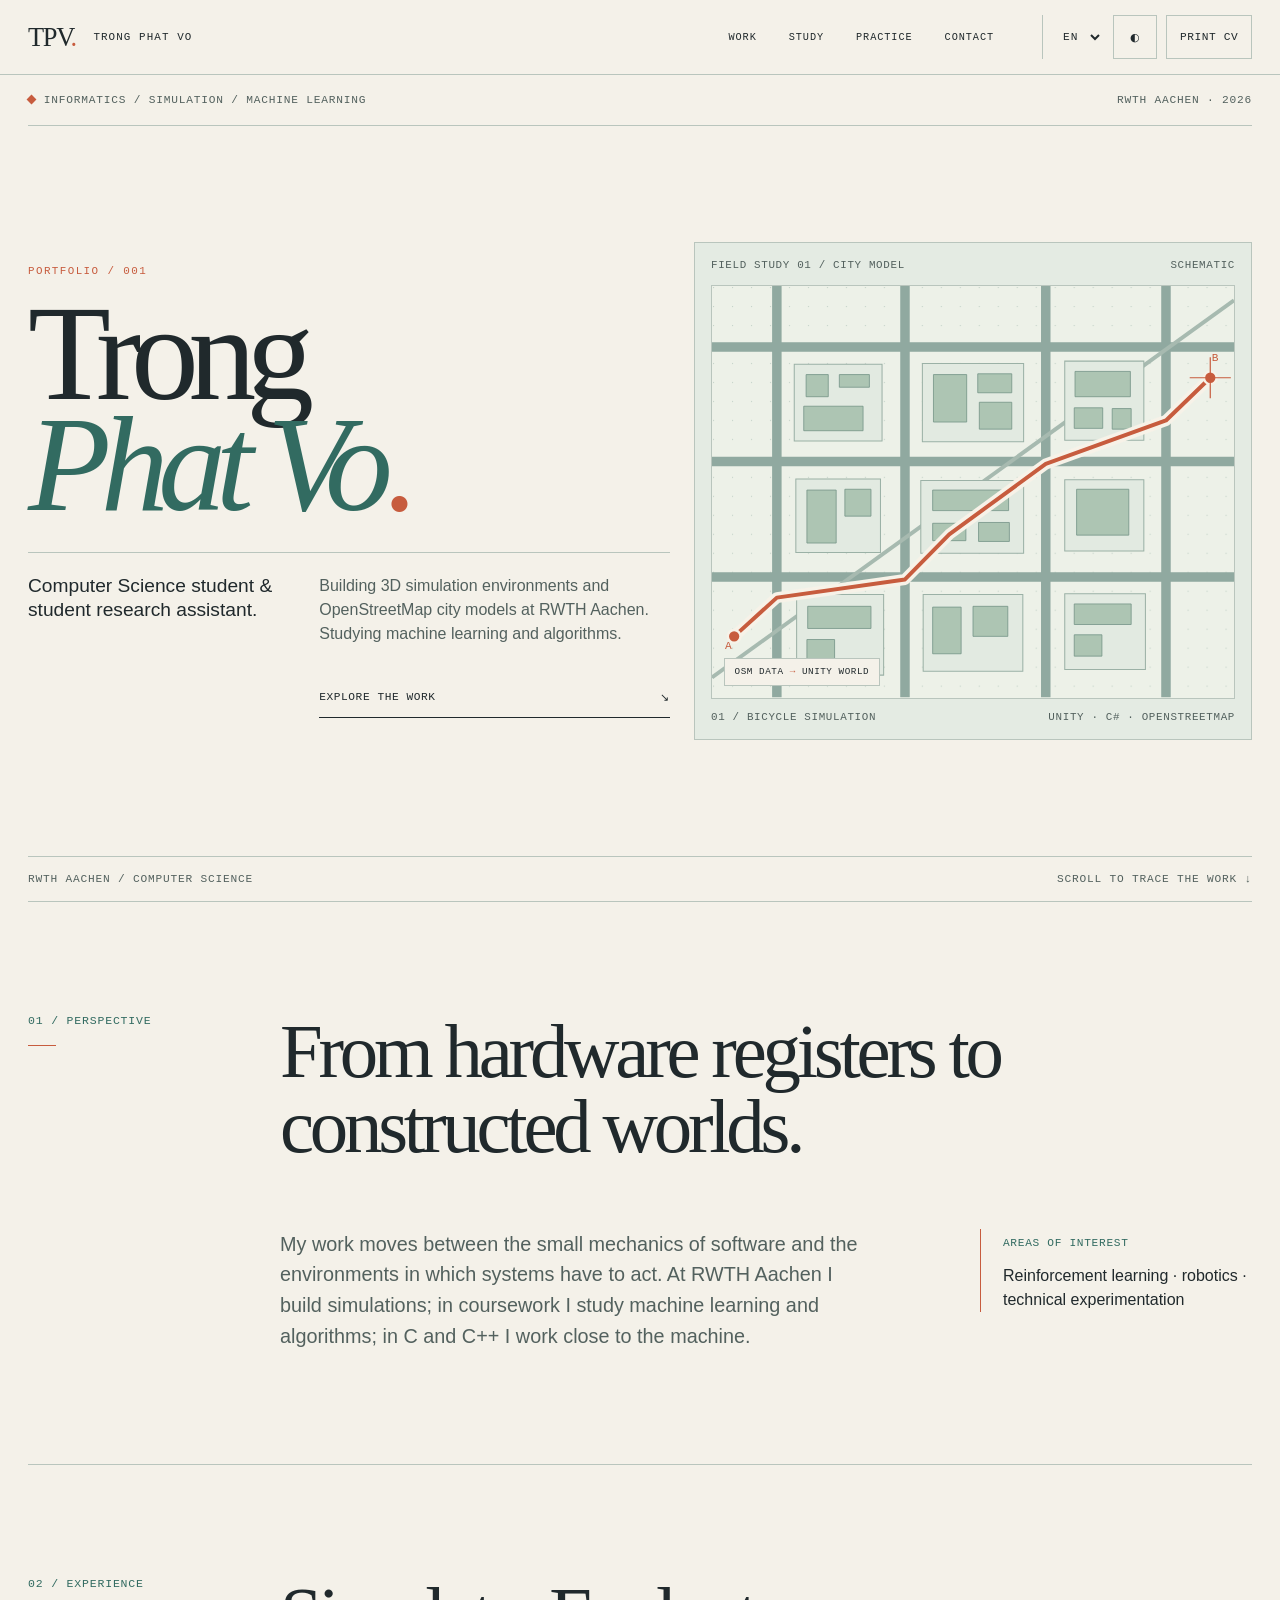
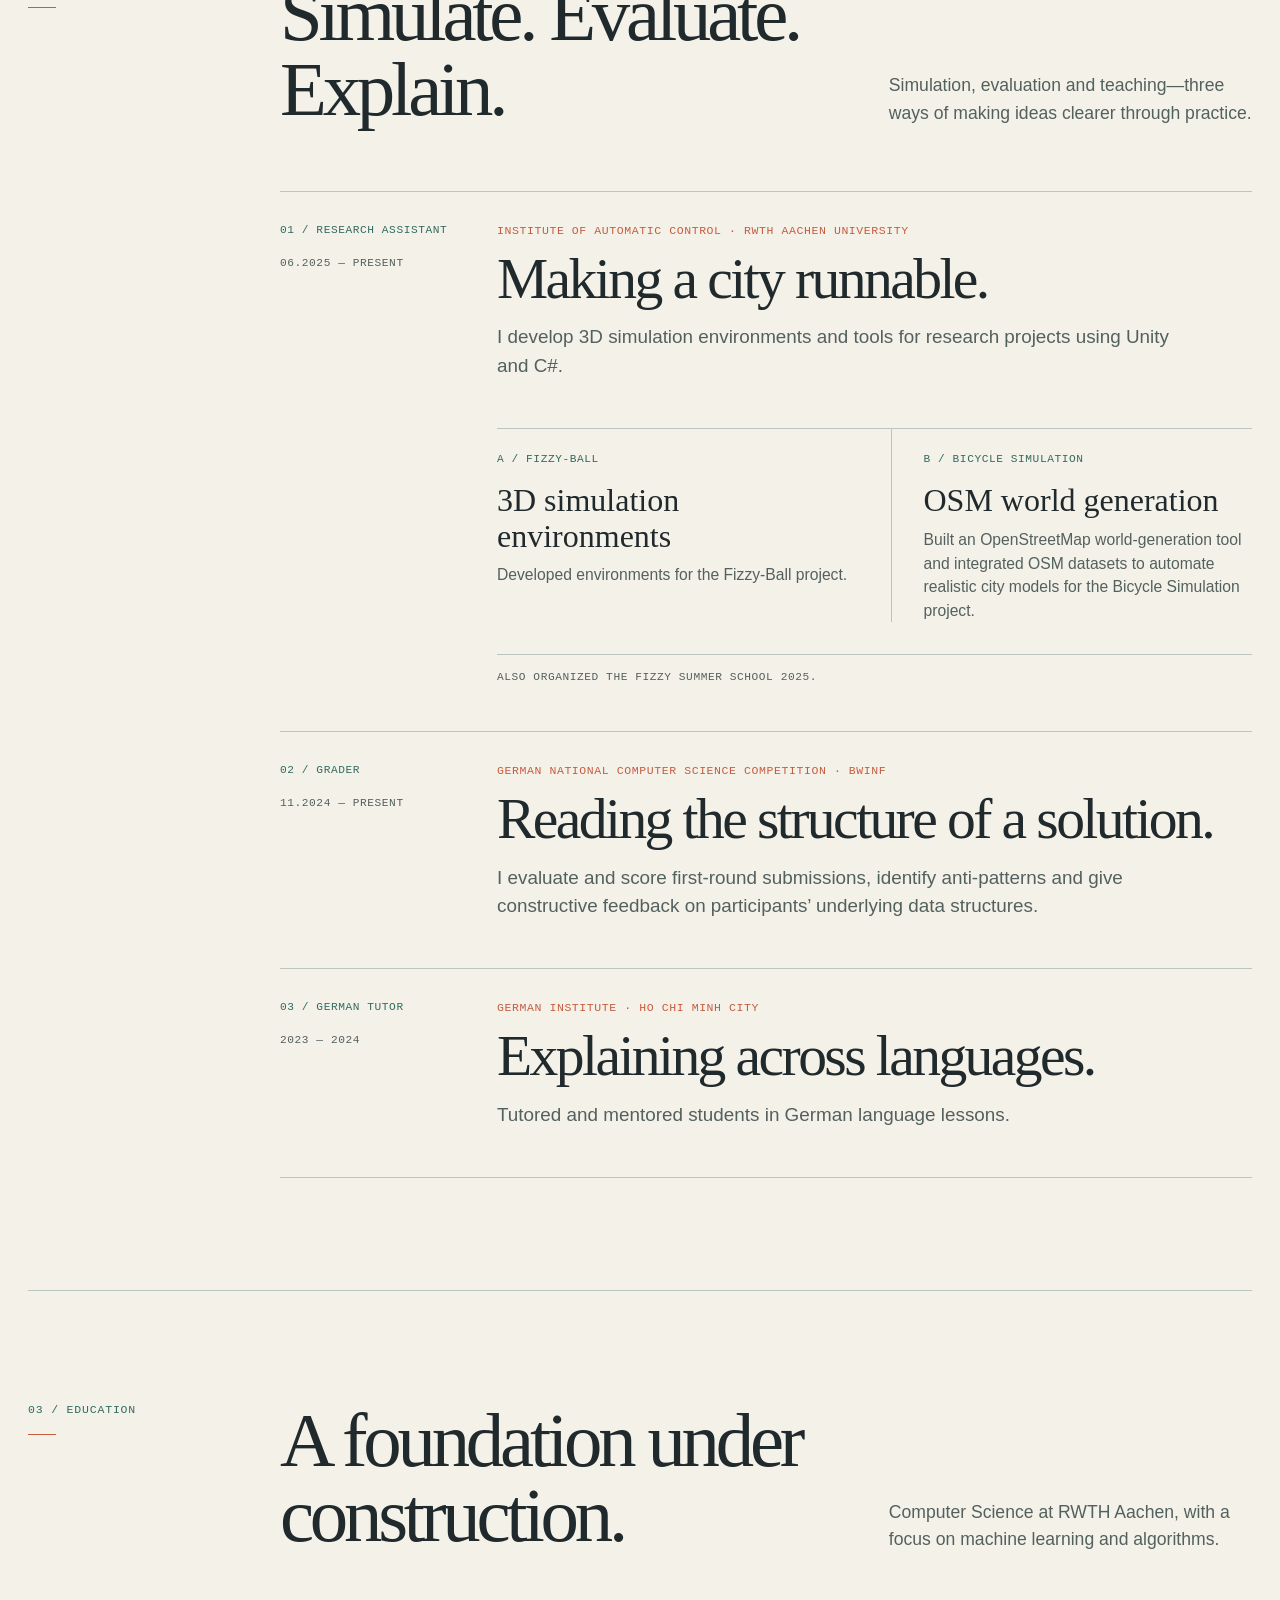
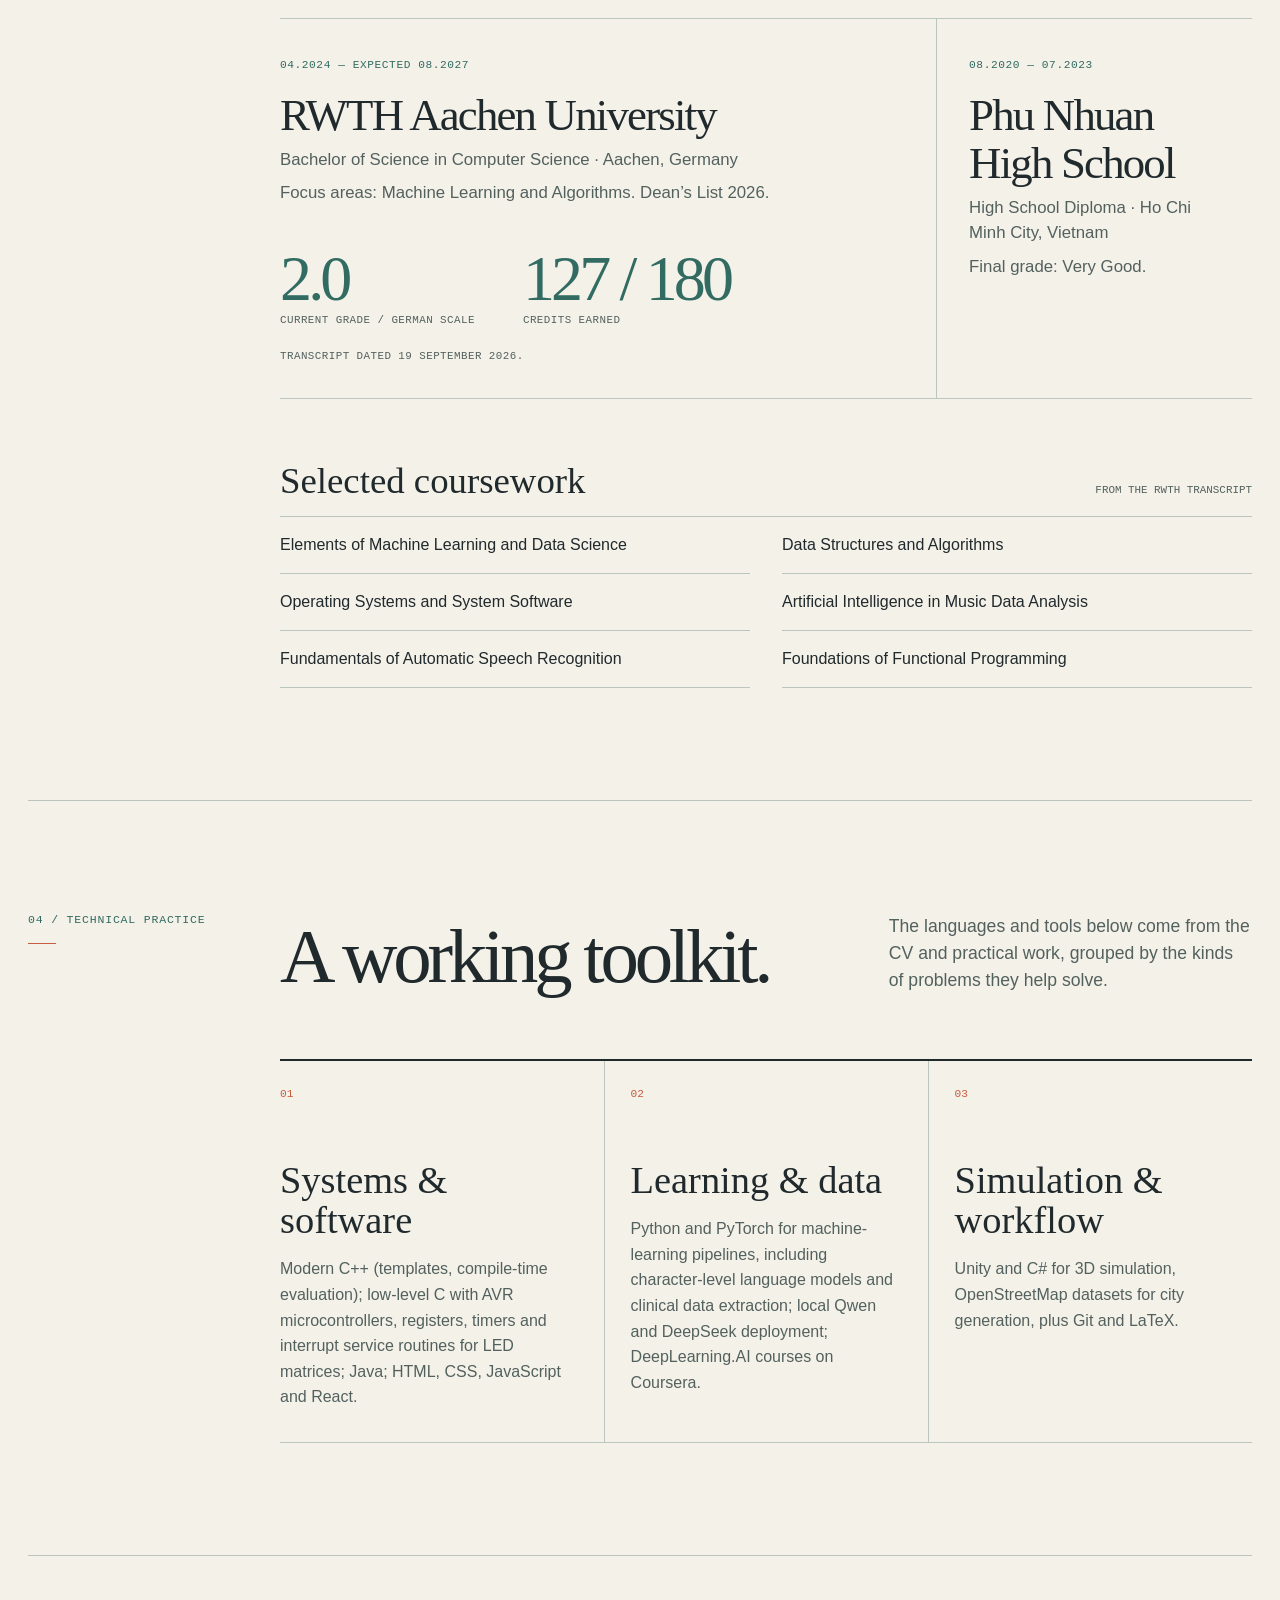
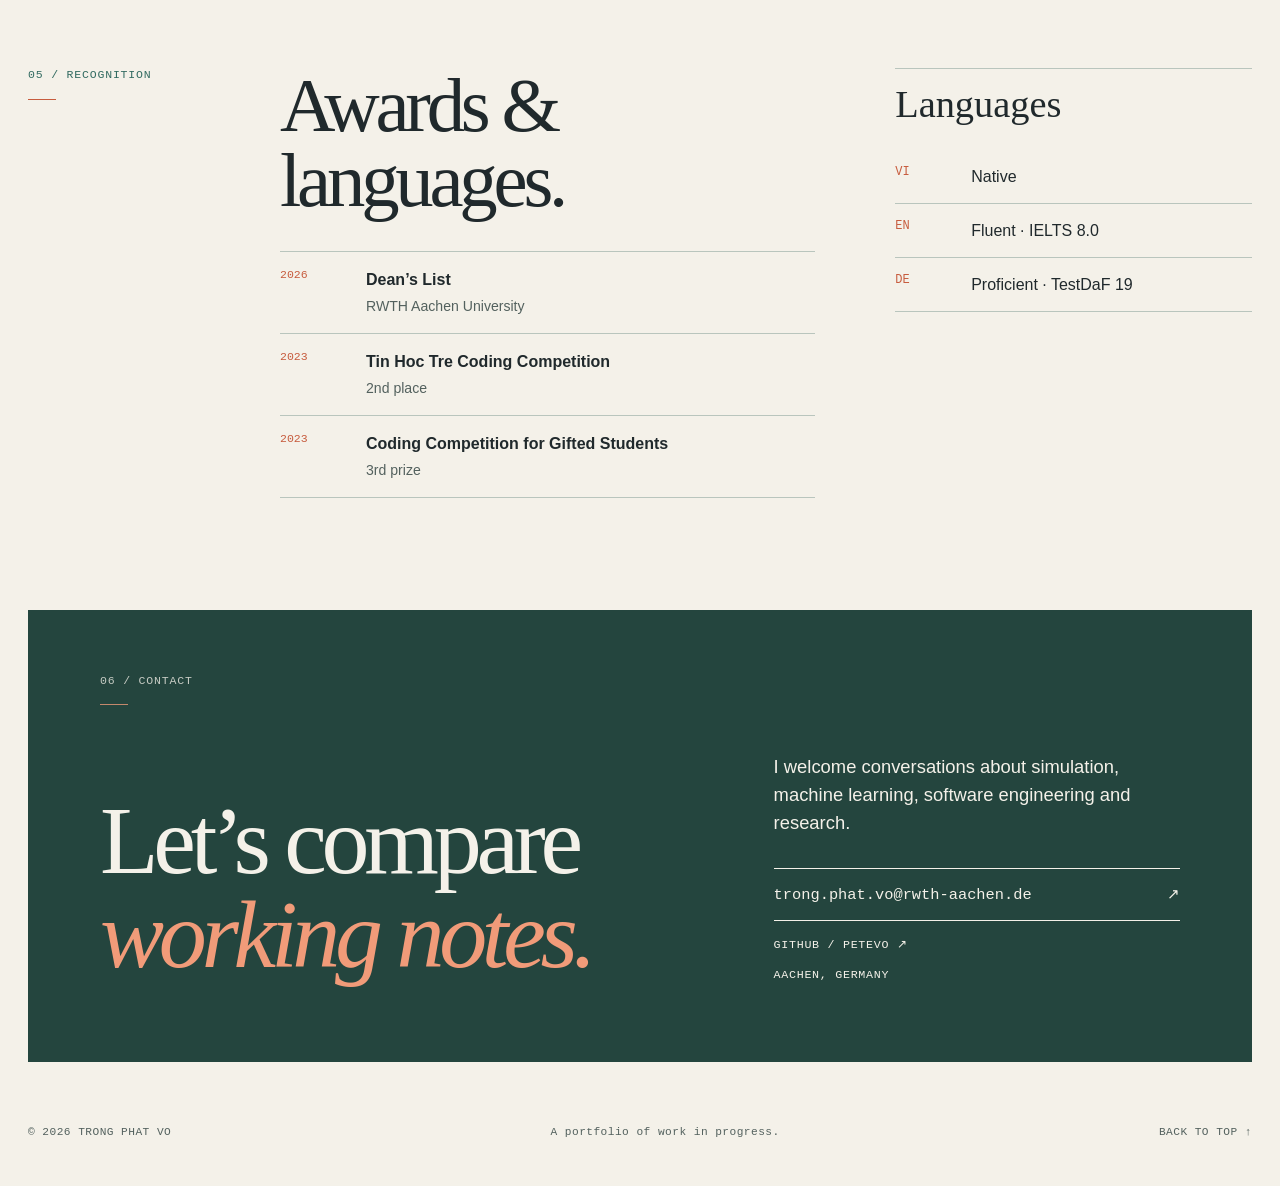
==== index.html @ b6830672 "Initial commit of portfolio and CV website" ====
<!doctype html>
<html lang="en" data-theme="light">
<head>
  <meta charset="utf-8">
  <meta name="viewport" content="width=device-width, initial-scale=1">
  <meta name="theme-color" content="#f4f1e9">
  <title>Trong Phat Vo — Computer Science, Simulation &amp; Machine Learning</title>
  <meta name="description" content="Trong Phat Vo is a Computer Science student and research assistant at RWTH Aachen, working on 3D simulation, OpenStreetMap city generation, algorithms and machine learning.">
  <link rel="canonical" href="https://petevo.github.io/">
  <link rel="alternate" hreflang="en" href="https://petevo.github.io/">
  <link rel="alternate" hreflang="de" href="https://petevo.github.io/de/">
  <link rel="alternate" hreflang="vi" href="https://petevo.github.io/vi/">
  <link rel="alternate" hreflang="x-default" href="https://petevo.github.io/">
  <meta property="og:type" content="profile">
  <meta property="og:title" content="Trong Phat Vo — Computer Science, Simulation &amp; Machine Learning">
  <meta property="og:description" content="Trong Phat Vo is a Computer Science student and research assistant at RWTH Aachen, working on 3D simulation, OpenStreetMap city generation, algorithms and machine learning.">
  <meta property="og:url" content="https://petevo.github.io/">
  <meta property="og:image" content="https://petevo.github.io/assets/og-card.png">
  <meta property="og:image:width" content="1200">
  <meta property="og:image:height" content="630">
  <meta property="og:image:alt" content="Trong Phat Vo — computer science, simulation and machine learning">
  <meta name="twitter:card" content="summary_large_image">
  <meta name="twitter:title" content="Trong Phat Vo — Computer Science, Simulation &amp; Machine Learning">
  <meta name="twitter:description" content="Trong Phat Vo is a Computer Science student and research assistant at RWTH Aachen, working on 3D simulation, OpenStreetMap city generation, algorithms and machine learning.">
  <meta name="twitter:image" content="https://petevo.github.io/assets/og-card.png">
  <link rel="icon" href="assets/favicon.svg" type="image/svg+xml">
  <link rel="stylesheet" href="styles.css">
  <script defer src="site.js"></script>
  <script type="application/ld+json">{"@context":"https://schema.org","@type":"ProfilePage","name":"Trong Phat Vo — Computer Science, Simulation & Machine Learning","url":"https://petevo.github.io/","mainEntity":{"@type":"Person","name":"Trong Phat Vo","jobTitle":"Computer Science student and student research assistant","email":"mailto:trong.phat.vo@rwth-aachen.de","url":"https://petevo.github.io/","sameAs":["https://github.com/peteVo"],"worksFor":{"@type":"Organization","name":"RWTH Aachen University"},"affiliation":{"@type":"CollegeOrUniversity","name":"RWTH Aachen University"}}}</script>
</head>
<body>
  <a class="skip-link" href="#main">Skip to content</a>
  <header class="header" id="top">
    <div class="header-inner">
      <a class="brand" href="#top" aria-label="Trong Phat Vo"><span class="brand-mark">TPV<span>.</span></span><span class="brand-name">TRONG PHAT VO</span></a>
      <nav class="desktop-nav" aria-label="Primary navigation">
        <a href="#work">Work</a><a href="#study">Study</a><a href="#practice">Practice</a><a href="#contact">Contact</a>
      </nav>
      <div class="header-controls">
        <label class="language-select"><span class="sr-only">Language</span><select data-language aria-label="Language"><option value="en" selected>EN</option><option value="de" >DE</option><option value="vi" >VI</option></select></label>
        <button class="icon-control theme-control" type="button" data-theme-toggle data-to-dark="Switch to dark mode" data-to-light="Switch to light mode" aria-label="Switch to dark mode"><span aria-hidden="true">◐</span></button>
        <button class="print-control" type="button" data-print aria-label="Print CV">Print CV</button>
        <button class="menu-control" type="button" data-menu-toggle aria-expanded="false" aria-controls="mobile-nav" aria-label="Open menu" data-open-label="Open menu" data-close-label="Close menu"><span></span><span></span></button>
      </div>
    </div>
    <nav class="mobile-nav" id="mobile-nav" aria-label="Mobile navigation" hidden><a href="#work">Work</a><a href="#study">Study</a><a href="#practice">Practice</a><a href="#contact">Contact</a></nav>
  </header>

  <main id="main">
    <section class="hero section-shell" aria-labelledby="hero-title">
      <div class="hero-top"><span><i class="diamond" aria-hidden="true"></i>INFORMATICS / SIMULATION / MACHINE LEARNING</span><span>RWTH AACHEN · 2026</span></div>
      <div class="hero-layout">
        <div class="identity">
          <p class="serial">PORTFOLIO / 001</p>
          <h1 id="hero-title">Trong<br> <em>Phat Vo</em><span>.</span></h1>
          <div class="identity-bottom">
            <p class="role">Computer Science student &amp; student research assistant.</p>
            <p class="intro">Building 3D simulation environments and OpenStreetMap city models at RWTH Aachen. Studying machine learning and algorithms.</p>
            <a class="cta" href="#work"><span>Explore the work</span><span aria-hidden="true">↘</span></a>
          </div>
        </div>
        <div class="plate">
          <div class="plate-head"><span>FIELD STUDY 01 / CITY MODEL</span><span>SCHEMATIC</span></div>
          <div class="map" role="img" aria-label="A schematic city model with street geometry, building blocks and a traced route; an illustration of the Bicycle Simulation work, not a project screenshot">
            <svg viewBox="0 0 660 520" aria-hidden="true" focusable="false">
              <defs><pattern id="dots" width="24" height="24" patternUnits="userSpaceOnUse"><circle cx="2" cy="2" r=".8" fill="currentColor"/></pattern></defs>
              <rect width="660" height="520" fill="url(#dots)" class="dots"/>
              <g class="roads"><path d="M0 77H660M0 222H660M0 368H660M82 0V520M244 0V520M422 0V520M574 0V520"/><path d="M0 495L660 18" class="diagonal"/></g>
              <g class="blocks"><path d="M104 99h111v97H104zM266 98h128v99H266zM446 95h100v100H446zM106 244h107v93H106zM264 246h130v92H264zM446 245h100v90H446zM107 390h110v102H107zM267 390h126v97H267zM446 389h102v96H446z"/></g>
              <g class="buildings"><path d="M119 112h28v28h-28zM161 112h38v16h-38zM116 152h75v31h-75zM280 112h42v60h-42zM336 111h43v24h-43zM338 147h41v34h-41zM459 108h70v32h-70zM458 154h36v26h-36zM506 155h24v26h-24zM120 258h37v67h-37zM168 257h33v34h-33zM279 258h96v26h-96zM279 300h42v22h-42zM337 299h39v24h-39zM461 257h66v58h-66zM121 405h80v28h-80zM120 447h35v27h-35zM279 406h36v59h-36zM330 405h44v38h-44zM458 402h72v26h-72zM458 441h35v27h-35z"/></g>
              <path class="route-shadow" d="M28 443L82 394 244 371 300 314 422 225 574 170 630 116"/>
              <path class="route" d="M28 443L82 394 244 371 300 314 422 225 574 170 630 116"/>
              <circle class="origin" cx="28" cy="443" r="8"/><circle class="destination" cx="630" cy="116" r="8"/><path class="cross" d="M630 90v52M604 116h52"/>
            </svg>
            <span class="map-key">OSM DATA <span aria-hidden="true">→</span> UNITY WORLD</span>
            <span class="map-marker">A</span><span class="map-marker end">B</span>
          </div>
          <div class="plate-foot"><span>01 / BICYCLE SIMULATION</span><span>UNITY · C# · OPENSTREETMAP</span></div>
        </div>
      </div>
      <div class="hero-bottom"><span>RWTH AACHEN / COMPUTER SCIENCE</span><span>SCROLL TO TRACE THE WORK ↓</span></div>
    </section>

    <section class="orientation section-shell" id="about" aria-labelledby="about-title">
      <div class="section-index"><span>01 / PERSPECTIVE</span><i aria-hidden="true"></i></div>
      <div class="orientation-copy"><h2 id="about-title">From hardware registers to constructed worlds.</h2><div class="orientation-details"><p>My work moves between the small mechanics of software and the environments in which systems have to act. At RWTH Aachen I build simulations; in coursework I study machine learning and algorithms; in C and C++ I work close to the machine.</p><div class="interest-note"><span>AREAS OF INTEREST</span><p>Reinforcement learning · robotics · technical experimentation</p></div></div></div>
    </section>

    <section class="work section-shell" id="work" aria-labelledby="work-title">
      <div class="section-index"><span>02 / EXPERIENCE</span><i aria-hidden="true"></i></div>
      <div class="section-intro"><h2 id="work-title">Simulate. Evaluate. Explain.</h2><p>Simulation, evaluation and teaching—three ways of making ideas clearer through practice.</p></div>
      <article class="project project-lead">
        <div class="project-rail"><span>01 / RESEARCH ASSISTANT</span><span>06.2025 — PRESENT</span></div>
        <div class="project-content"><p class="project-org">Institute of Automatic Control · RWTH Aachen University</p><h3>Making a city runnable.</h3><p class="project-summary">I develop 3D simulation environments and tools for research projects using Unity and C#.</p><div class="project-split"><div><span class="sub-index">A / FIZZY-BALL</span><h4>3D simulation environments</h4><p>Developed environments for the Fizzy-Ball project.</p></div><div><span class="sub-index">B / BICYCLE SIMULATION</span><h4>OSM world generation</h4><p>Built an OpenStreetMap world-generation tool and integrated OSM datasets to automate realistic city models for the Bicycle Simulation project.</p></div></div><p class="project-footnote">Also organized the Fizzy Summer School 2025.</p></div>
      </article>
      <article class="project">
        <div class="project-rail"><span>02 / GRADER</span><span>11.2024 — PRESENT</span></div>
        <div class="project-content"><p class="project-org">German National Computer Science Competition · BWINF</p><h3>Reading the structure of a solution.</h3><p class="project-summary">I evaluate and score first-round submissions, identify anti-patterns and give constructive feedback on participants’ underlying data structures.</p></div>
      </article>
      <article class="project">
        <div class="project-rail"><span>03 / GERMAN TUTOR</span><span>2023 — 2024</span></div>
        <div class="project-content"><p class="project-org">German Institute · Ho Chi Minh City</p><h3>Explaining across languages.</h3><p class="project-summary">Tutored and mentored students in German language lessons.</p></div>
      </article>
    </section>

    <section class="study section-shell" id="study" aria-labelledby="study-title">
      <div class="section-index"><span>03 / EDUCATION</span><i aria-hidden="true"></i></div>
      <div class="section-intro"><h2 id="study-title">A foundation under construction.</h2><p>Computer Science at RWTH Aachen, with a focus on machine learning and algorithms.</p></div>
      <div class="study-layout"><div class="study-primary"><span class="study-date">04.2024 — EXPECTED 08.2027</span><h3>RWTH Aachen University</h3><p>Bachelor of Science in Computer Science · Aachen, Germany</p><p>Focus areas: Machine Learning and Algorithms. Dean’s List 2026.</p><div class="study-metrics"><div><strong>2.0</strong><span>CURRENT GRADE / GERMAN SCALE</span></div><div><strong>127 / 180</strong><span>CREDITS EARNED</span></div></div><small>Transcript dated 19 September 2026.</small></div><div class="study-secondary"><span class="study-date">08.2020 — 07.2023</span><h3>Phu Nhuan High School</h3><p>High School Diploma · Ho Chi Minh City, Vietnam</p><p>Final grade: Very Good.</p></div></div>
      <div class="coursework"><div class="coursework-head"><h3>Selected coursework</h3><span>FROM THE RWTH TRANSCRIPT</span></div><ul><li>Elements of Machine Learning and Data Science</li><li>Data Structures and Algorithms</li><li>Operating Systems and System Software</li><li>Artificial Intelligence in Music Data Analysis</li><li>Fundamentals of Automatic Speech Recognition</li><li>Foundations of Functional Programming</li></ul></div>
    </section>

    <section class="practice section-shell" id="practice" aria-labelledby="practice-title"><div class="section-index"><span>04 / TECHNICAL PRACTICE</span><i aria-hidden="true"></i></div><div class="section-intro"><h2 id="practice-title">A working toolkit.</h2><p>The languages and tools below come from the CV and practical work, grouped by the kinds of problems they help solve.</p></div><div class="practice-table"><div><span class="practice-num">01</span><h3>Systems &amp; software</h3><p>Modern C++ (templates, compile-time evaluation); low-level C with AVR microcontrollers, registers, timers and interrupt service routines for LED matrices; Java; HTML, CSS, JavaScript and React.</p></div><div><span class="practice-num">02</span><h3>Learning &amp; data</h3><p>Python and PyTorch for machine-learning pipelines, including character-level language models and clinical data extraction; local Qwen and DeepSeek deployment; DeepLearning.AI courses on Coursera.</p></div><div><span class="practice-num">03</span><h3>Simulation &amp; workflow</h3><p>Unity and C# for 3D simulation, OpenStreetMap datasets for city generation, plus Git and LaTeX.</p></div></div></section>

    <section class="recognition section-shell" aria-labelledby="recognition-title"><div class="section-index"><span>05 / RECOGNITION</span><i aria-hidden="true"></i></div><div class="recognition-layout"><div><h2 id="recognition-title">Awards &amp; languages.</h2><ol class="award-list"><li><span>2026</span><div><strong>Dean’s List</strong><small>RWTH Aachen University</small></div></li><li><span>2023</span><div><strong>Tin Hoc Tre Coding Competition</strong><small>2nd place</small></div></li><li><span>2023</span><div><strong>Coding Competition for Gifted Students</strong><small>3rd prize</small></div></li></ol></div><div class="spoken"><h3>Languages</h3><dl><div><dt>VI</dt><dd>Native</dd></div><div><dt>EN</dt><dd>Fluent · IELTS 8.0</dd></div><div><dt>DE</dt><dd>Proficient · TestDaF 19</dd></div></dl></div></div></section>

    <section class="contact section-shell" id="contact" aria-labelledby="contact-title"><div class="section-index"><span>06 / CONTACT</span><i aria-hidden="true"></i></div><div class="contact-layout"><h2 id="contact-title">Let’s compare<br><em>working notes.</em></h2><div><p>I welcome conversations about simulation, machine learning, software engineering and research.</p><a class="contact-email" href="mailto:trong.phat.vo@rwth-aachen.de">trong.phat.vo@rwth-aachen.de <span aria-hidden="true">↗</span></a><a class="contact-github" href="https://github.com/peteVo" target="_blank" rel="noopener noreferrer">GITHUB / PETEVO ↗</a><span class="contact-place">AACHEN, GERMANY</span></div></div></section>
  </main>

  <footer class="footer section-shell"><span>© <span data-year>2026</span> TRONG PHAT VO</span><span>A portfolio of work in progress.</span><a href="#top">BACK TO TOP ↑</a></footer>
</body>
</html>
---- styles.css ----
:root{--paper:#f4f1e9;--ink:#20292c;--muted:#53615e;--rule:#b9c5bd;--green:#326b61;--oxide:#c75c3e;--field:#e4ebe3;--mono:Consolas,'Courier New',monospace;--sans:'Segoe UI',Arial,sans-serif;--display:Georgia,'Times New Roman',serif}
*{box-sizing:border-box}html{scroll-behavior:smooth}body{margin:0;background:var(--paper);color:var(--ink);font-family:var(--sans)}a{color:inherit;text-decoration:none}button{font:inherit;color:inherit;cursor:pointer}.header{height:74px;border-bottom:1px solid var(--rule);display:flex;align-items:center;padding:0 max(28px,calc((100vw - 1320px)/2));gap:4rem}.brand{display:flex;gap:1.1rem;align-items:center;white-space:nowrap}.brand b{font:500 1.65rem var(--display);letter-spacing:-.05em}.brand b span{color:var(--oxide)}.brand small{font:500 .61rem var(--mono);letter-spacing:.12em}.header nav{display:flex;gap:2rem;margin-left:auto}.header nav a,.controls{font:500 .64rem var(--mono);letter-spacing:.09em;text-transform:uppercase}.header nav a:hover{color:var(--oxide)}.controls{display:flex;align-items:center;gap:1rem}.controls button{border:1px solid var(--rule);background:transparent;width:38px;height:38px}.controls .menu{display:none}.hero{width:min(1320px,calc(100% - 56px));margin:auto;min-height:calc(100svh - 74px);display:flex;flex-direction:column}.hero-top,.hero-bottom{display:flex;justify-content:space-between;gap:1rem;align-items:center;font:500 .62rem var(--mono);letter-spacing:.07em;color:var(--muted)}.hero-top{padding:1.2rem 0;border-bottom:1px solid var(--rule)}.diamond{display:inline-block;width:7px;height:7px;background:var(--oxide);transform:rotate(45deg);margin-right:.55rem}.hero-layout{display:grid;grid-template-columns:minmax(0,1.07fr) minmax(0,.93fr);gap:1.5rem;align-items:center;flex:1;padding:2.2rem 0}.identity{min-width:0;align-self:stretch;display:flex;flex-direction:column;justify-content:center}.serial{font:500 .63rem var(--mono);letter-spacing:.13em;color:var(--oxide);margin:0 0 1.3rem}.identity h1{font:400 clamp(5.5rem,10.6vw,10.2rem)/.82 var(--display);letter-spacing:-.075em;margin:0;white-space:nowrap}.identity h1 em{font-weight:400;font-style:italic;color:var(--green)}.identity h1 span{color:var(--oxide)}.identity-bottom{display:grid;grid-template-columns:.85fr 1.15fr;gap:2rem;align-items:start;border-top:1px solid var(--rule);margin-top:2rem;padding-top:1.3rem}.role{font:500 clamp(1rem,1.5vw,1.3rem)/1.25 var(--sans);margin:0}.intro{font-size:1rem;line-height:1.5;color:var(--muted);margin:0}.cta{grid-column:2;display:flex;justify-content:space-between;align-items:center;border-bottom:1px solid var(--ink);padding:.8rem 0;font:500 .7rem var(--mono);text-transform:uppercase;letter-spacing:.05em;transition:color .2s,border-color .2s}.cta:hover{color:var(--oxide);border-color:var(--oxide)}.plate{border:1px solid var(--rule);padding:1rem;background:var(--field);min-width:0}.plate-head,.plate-foot{display:flex;justify-content:space-between;gap:.8rem;font:500 .6rem var(--mono);letter-spacing:.06em;text-transform:uppercase;color:var(--muted)}.plate-head{padding-bottom:.9rem}.plate-foot{padding-top:.8rem}.map{position:relative;overflow:hidden;border:1px solid var(--rule);background:#edf1e8}.map svg{display:block;width:100%;height:auto;color:#bdcdc3}.roads path{fill:none;stroke:#90a9a0;stroke-width:12}.roads .diagonal{stroke-width:5;stroke:#a7bab0}.blocks path{fill:#e2eae1;stroke:#9bb1a6;stroke-width:1.3}.buildings path{fill:#adc5b3;stroke:#749487;stroke-width:1}.route-shadow{fill:none;stroke:#f7f2e8;stroke-width:14;stroke-linejoin:round;stroke-linecap:round}.route{fill:none;stroke:var(--oxide);stroke-width:5;stroke-linejoin:round;stroke-linecap:round;stroke-dasharray:1000;stroke-dashoffset:1000;animation:draw 1.5s .2s ease-out forwards}.origin,.destination{fill:var(--oxide);stroke:#f7f2e8;stroke-width:3}.cross{stroke:var(--oxide);stroke-width:1.5}.map-key{position:absolute;bottom:12px;left:12px;background:var(--paper);border:1px solid var(--rule);padding:.45rem .6rem;font:500 .58rem var(--mono);letter-spacing:.06em}.map-key span{color:var(--oxide)}.map-marker{position:absolute;left:2.5%;bottom:11%;font:500 .7rem var(--mono);color:var(--oxide)}.map-marker.end{left:auto;right:3%;top:16%;bottom:auto}.hero-bottom{padding:1rem 0;border-top:1px solid var(--rule)}@keyframes draw{to{stroke-dashoffset:0}}
@media(max-width:900px){.header{gap:1rem}.header nav{display:none}.controls{margin-left:auto}.controls .menu{display:block}.controls .menu i{display:block;width:18px;height:1px;background:var(--ink);margin:5px auto}.hero-layout{grid-template-columns:1fr}.identity h1{font-size:clamp(5rem,15vw,9rem)}.plate{max-width:650px}}
@media(max-width:600px){.header{height:62px;padding:0 16px}.brand small{display:none}.controls{gap:.55rem}.controls button{width:42px;height:42px}.hero{width:calc(100% - 32px);min-height:0}.hero-top{font-size:.52rem}.hero-top span:last-child{display:none}.hero-layout{padding:2.5rem 0;gap:2rem}.identity h1{font-size:clamp(4.65rem,17.5vw,6rem);line-height:.86}.identity-bottom{grid-template-columns:1fr;gap:1rem}.cta{grid-column:1}.role{font-size:1.16rem}.intro{max-width:340px}.plate{padding:.65rem}.plate-head,.plate-foot{font-size:.5rem}.hero-bottom{font-size:.52rem}.hero-bottom span:first-child{display:none}}
@media(prefers-reduced-motion:reduce){html{scroll-behavior:auto}.route{animation:none;stroke-dashoffset:0}.cta{transition:none}}

/* Shared portfolio system */
:root{--contact-bg:#24453e;--contact-ink:#f4f1e9;--contact-accent:#f19b79;--paper-elevated:#edf1e8}
html[data-theme="dark"]{--paper:#17262a;--ink:#f1eee3;--muted:#becbc3;--rule:#48605c;--green:#99cbb9;--oxide:#f19b79;--field:#213b3b;--paper-elevated:#223b3b;--contact-bg:#e1ebe0;--contact-ink:#17262a;--contact-accent:#a94c35}
[hidden]{display:none!important}
body{line-height:1.5;overflow-x:clip}
button,select{font:inherit}
button{cursor:pointer}
:focus-visible{outline:2px solid var(--oxide);outline-offset:4px}
.sr-only{position:absolute;width:1px;height:1px;padding:0;margin:-1px;overflow:hidden;clip:rect(0,0,0,0);white-space:nowrap;border:0}
.skip-link{position:fixed;z-index:100;left:1rem;top:-5rem;background:var(--ink);color:var(--paper);padding:.7rem 1rem;font:500 .85rem var(--sans)}
.skip-link:focus{top:1rem}
.section-shell{width:min(1320px,calc(100% - 56px));margin-inline:auto}
.header{position:sticky;top:0;z-index:30;background:var(--paper);padding:0;height:auto;display:block}
.header-inner{height:74px;width:min(1320px,calc(100% - 56px));margin-inline:auto;display:flex;align-items:center;gap:3rem}
.brand-mark{font:400 1.65rem var(--display);letter-spacing:-.05em}
.brand-mark span{color:var(--oxide)}
.brand-name{font:500 .68rem var(--mono);letter-spacing:.1em}
.desktop-nav{display:flex;gap:2rem;margin-left:auto}
.desktop-nav a,.header-controls{font:500 .7rem var(--mono);letter-spacing:.07em;text-transform:uppercase}
.desktop-nav a:hover,.desktop-nav a:focus-visible{color:var(--oxide)}
.header-controls{display:flex;align-items:center;gap:.6rem}
.language-select{border-left:1px solid var(--rule);padding-left:1rem}
.language-select select{min-width:44px;min-height:44px;color:var(--ink);background:transparent;border:0;cursor:pointer;font:500 .7rem var(--mono);letter-spacing:.08em}
.language-select option{color:#20292c;background:#f4f1e9}
.icon-control,.print-control,.menu-control{min-width:44px;min-height:44px;border:1px solid var(--rule);background:transparent;color:var(--ink)}
.icon-control:hover,.print-control:hover,.menu-control:hover{border-color:var(--oxide);color:var(--oxide)}
.print-control{padding:0 .8rem;font:500 .7rem var(--mono);text-transform:uppercase;letter-spacing:.05em}
.menu-control{display:none}
.menu-control span{display:block;width:18px;height:1px;background:currentColor;margin:5px auto}
.mobile-nav{display:grid;grid-template-columns:repeat(4,1fr);gap:0;width:min(1320px,calc(100% - 56px));margin:auto;padding:0 0 1rem}
.mobile-nav a{border-top:1px solid var(--rule);padding:1rem .5rem;font:500 .75rem var(--mono);text-transform:uppercase}
.mobile-nav a:hover,.mobile-nav a:focus-visible{color:var(--oxide)}
.hero{width:min(1320px,calc(100% - 56px))}
.hero-top,.hero-bottom{font-size:.7rem}
.serial,.plate-head,.plate-foot{font-size:.68rem}
.plate{background:var(--field)}
.map{background:var(--paper-elevated)}
.map-key{background:var(--paper)}
html[data-theme="dark"] .roads path{stroke:#527973}
html[data-theme="dark"] .roads .diagonal{stroke:#688c82}
html[data-theme="dark"] .blocks path{fill:#294849;stroke:#698d82}
html[data-theme="dark"] .buildings path{fill:#527b6e;stroke:#91b7a5}
html[data-theme="dark"] .route-shadow{stroke:#172d30}
.hero .role{font-size:clamp(1.08rem,1.5vw,1.36rem)}
.hero .intro{font-size:1rem}

.section-index{font:500 .72rem var(--mono);letter-spacing:.07em;text-transform:uppercase;color:var(--green)}
.section-index i{display:block;width:28px;height:1px;background:var(--oxide);margin-top:1.1rem}
.orientation,.work,.study,.practice,.recognition{border-top:1px solid var(--rule);display:grid;grid-template-columns:180px minmax(0,1fr);column-gap:4.5rem;padding-top:7rem;padding-bottom:7rem}
.orientation-copy h2,.section-intro h2,.recognition h2,.contact h2{font:400 clamp(3.3rem,6vw,6.6rem)/.98 var(--display);letter-spacing:-.055em;margin:0}
.orientation-copy h2{max-width:850px}
.orientation-details{display:grid;grid-template-columns:minmax(0,1.4fr) minmax(210px,.6fr);gap:4rem;margin-top:4rem;align-items:start}
.orientation-details>p{font-size:clamp(1.12rem,1.55vw,1.35rem);line-height:1.55;max-width:600px;margin:0;color:var(--muted)}
.interest-note{border-left:1px solid var(--oxide);padding-left:1.4rem}
.interest-note span{font:500 .7rem var(--mono);color:var(--green);letter-spacing:.06em}
.interest-note p{font-size:1rem;margin:.7rem 0 0}
.section-intro{grid-column:2;display:grid;grid-template-columns:minmax(0,1.2fr) minmax(250px,.8fr);gap:4rem;align-items:end;margin-bottom:4rem}
.section-intro p{font-size:1.1rem;line-height:1.55;color:var(--muted);margin:0;max-width:430px}
.project{grid-column:2;display:grid;grid-template-columns:185px minmax(0,1fr);gap:2rem;border-top:1px solid var(--rule);padding:2rem 0 3rem}
.project:last-child{border-bottom:1px solid var(--rule)}
.project-rail{display:flex;flex-direction:column;justify-content:space-between;gap:1rem;color:var(--green);font:500 .7rem var(--mono);text-transform:uppercase;letter-spacing:.05em}
.project-rail span:last-child{color:var(--muted)}
.project-org{font:500 .72rem var(--mono);letter-spacing:.05em;text-transform:uppercase;color:var(--oxide);margin:0 0 .8rem}
.project-content h3{font:400 clamp(2.8rem,4.5vw,5rem)/1 var(--display);letter-spacing:-.045em;margin:0 0 1rem}
.project-summary{font-size:1.18rem;line-height:1.5;max-width:680px;margin:0;color:var(--muted)}
.project-split{display:grid;grid-template-columns:1fr 1fr;gap:2rem;margin-top:3rem;border-top:1px solid var(--rule)}
.project-split>div{padding-top:1rem}
.project-split>div+div{border-left:1px solid var(--rule);padding-left:2rem}
.sub-index,.project-footnote{font:500 .7rem var(--mono);letter-spacing:.05em;color:var(--green);text-transform:uppercase}
.project-split h4{font:400 2rem/1.1 var(--display);margin:.9rem 0 .6rem}
.project-split p{font-size:.98rem;color:var(--muted);margin:0}
.project-footnote{margin:2rem 0 0;padding-top:1rem;border-top:1px solid var(--rule);color:var(--muted)}
.study-layout{grid-column:2;display:grid;grid-template-columns:1.35fr .65fr;gap:0;border-top:1px solid var(--rule);border-bottom:1px solid var(--rule)}
.study-primary,.study-secondary{padding:2rem 2rem 2rem 0}
.study-secondary{border-left:1px solid var(--rule);padding-left:2rem}
.study-date{font:500 .7rem var(--mono);color:var(--green);letter-spacing:.05em;text-transform:uppercase}
.study-layout h3{font:400 clamp(2.1rem,3.5vw,3.8rem)/1.08 var(--display);letter-spacing:-.04em;margin:1rem 0 .5rem}
.study-layout p{font-size:1.05rem;margin:.5rem 0;color:var(--muted)}
.study-metrics{display:flex;gap:3rem;margin:2.6rem 0 1rem}
.study-metrics div{display:flex;flex-direction:column;gap:.2rem}
.study-metrics strong{font:400 clamp(2.7rem,5vw,5rem)/1 var(--display);letter-spacing:-.06em;color:var(--green)}
.study-metrics span,.study-primary small{font:500 .68rem var(--mono);color:var(--muted);text-transform:uppercase;letter-spacing:.04em}
.coursework{grid-column:2;margin-top:4rem}
.coursework-head{display:flex;justify-content:space-between;align-items:baseline;border-bottom:1px solid var(--rule);padding-bottom:1rem}
.coursework-head h3{font:400 2.3rem/1 var(--display);margin:0}
.coursework-head span{font:500 .68rem var(--mono);color:var(--muted)}
.coursework ul{list-style:none;display:grid;grid-template-columns:repeat(2,minmax(0,1fr));gap:0 2rem;margin:0;padding:0}
.coursework li{font-size:1rem;padding:1rem 0;border-bottom:1px solid var(--rule)}
.practice-table{grid-column:2;display:grid;grid-template-columns:repeat(3,minmax(0,1fr));border-top:2px solid var(--ink)}
.practice-table>div{padding:1.2rem 1.6rem 2rem 0;border-bottom:1px solid var(--rule)}
.practice-table>div+div{border-left:1px solid var(--rule);padding-left:1.6rem}
.practice-num{font:500 .7rem var(--mono);color:var(--oxide)}
.practice-table h3{font:400 clamp(2rem,3vw,3rem)/1.05 var(--display);margin:3.5rem 0 1rem}
.practice-table p{font-size:1rem;color:var(--muted);margin:0;line-height:1.6}
.recognition-layout{grid-column:2;display:grid;grid-template-columns:1.2fr .8fr;gap:5rem}
.recognition h2{margin-bottom:2rem}
.award-list{list-style:none;margin:0;padding:0;border-top:1px solid var(--rule)}
.award-list li{display:grid;grid-template-columns:70px 1fr;gap:1rem;padding:1rem 0;border-bottom:1px solid var(--rule)}
.award-list li>span{font:500 .72rem var(--mono);color:var(--oxide)}
.award-list strong,.award-list small{display:block}
.award-list strong{font-size:1rem;font-weight:600}
.award-list small{font-size:.88rem;color:var(--muted);margin-top:.25rem}
.spoken{border-top:1px solid var(--rule);padding-top:1rem}
.spoken h3{font:400 2.4rem/1 var(--display);margin:0 0 1.7rem}
.spoken dl{margin:0}
.spoken dl>div{display:grid;grid-template-columns:60px 1fr;gap:1rem;border-bottom:1px solid var(--rule);padding:.9rem 0}
.spoken dt{font:500 .75rem var(--mono);color:var(--oxide)}
.spoken dd{margin:0;font-size:1rem}
.contact{background:var(--contact-bg);color:var(--contact-ink);padding:4rem 4.5rem 5rem;margin-bottom:3rem}
.contact .section-index{color:var(--contact-ink);opacity:.78}
.contact .section-index i{background:var(--contact-accent)}
.contact-layout{display:grid;grid-template-columns:1.2fr .8fr;gap:4rem;align-items:end;margin-top:3rem}
.contact h2{font-size:clamp(4rem,7.5vw,8rem)}
.contact h2 em{font-weight:400;color:var(--contact-accent)}
.contact-layout>div{display:flex;flex-direction:column;gap:1rem}
.contact-layout p{font-size:1.15rem;line-height:1.5;max-width:390px;margin:0 0 1rem}
.contact-email{display:flex;align-items:center;justify-content:space-between;gap:1rem;padding:1rem 0;border-top:1px solid currentColor;border-bottom:1px solid currentColor;font:500 clamp(.8rem,1.2vw,1rem) var(--mono);overflow-wrap:anywhere}
.contact-email:hover,.contact-github:hover{color:var(--contact-accent)}
.contact :focus-visible{outline-color:var(--contact-accent)}
.contact-github,.contact-place{font:500 .73rem var(--mono);letter-spacing:.06em}
.footer{display:flex;justify-content:space-between;gap:1rem;padding:1rem 0 3rem;font:500 .7rem var(--mono);letter-spacing:.04em;color:var(--muted)}
.footer a:hover{color:var(--oxide)}
main section[id]{scroll-margin-top:96px}
.header nav.mobile-nav:not([hidden]){display:grid}
.project-rail{justify-content:flex-start}
.project-rail span:last-child{margin-top:.3rem}

@media(max-width:1000px){
  .desktop-nav{display:none}
  .header-controls{margin-left:auto}
  .menu-control{display:block}
  .orientation,.work,.study,.practice,.recognition{grid-template-columns:minmax(0,1fr);gap:2rem;padding-top:5rem;padding-bottom:5rem}
  .section-intro,.project,.study-layout,.coursework,.practice-table,.recognition-layout{grid-column:1}
  .orientation-details{gap:2rem}
}
@media(max-width:700px){
  .section-shell,.header-inner{width:calc(100% - 32px)}
  .header-inner{height:64px;gap:1rem}
  .brand-name{display:none}
  .language-select{padding-left:0;border-left:0}
  .print-control{font-size:0;width:44px;padding:0}
  .print-control::before{content:'⎙';font-size:1.1rem}
  .mobile-nav{width:calc(100% - 32px);grid-template-columns:repeat(2,1fr)}
  .hero{width:calc(100% - 32px)}
  .hero-top,.hero-bottom,.serial,.plate-head,.plate-foot{font-size:.66rem}
  .hero-top span:last-child{display:none}
  .section-intro{grid-template-columns:minmax(0,1fr);gap:1rem;margin-bottom:2.5rem}
  .orientation-details,.project,.study-layout,.recognition-layout,.contact-layout{grid-template-columns:minmax(0,1fr);gap:1.7rem}
  .project-rail{flex-direction:row;gap:1rem}
  .project-split,.coursework ul{grid-template-columns:1fr}
  .project-split>div+div{border-left:0;border-top:1px solid var(--rule);padding-left:0}
  .study-secondary{border-left:0;border-top:1px solid var(--rule);padding-left:0}
  .study-metrics{gap:1.5rem;flex-wrap:wrap}
  .practice-table{grid-template-columns:1fr}
  .practice-table>div+div{border-left:0;padding-left:0}
  .practice-table h3{margin:1.2rem 0 .6rem}
  .spoken{margin-top:1rem}
  .contact{padding:2rem 1.25rem 3rem}
  .contact-layout{margin-top:2rem}
  .contact h2{font-size:clamp(3.5rem,12vw,5rem)}
  .footer{flex-wrap:wrap;font-size:.66rem}
  .plate-foot{display:grid;grid-template-columns:1fr;gap:.25rem}
  .plate-foot span:last-child{color:var(--green)}
  .project-content,.project-split,.project-split>div,.section-intro,.study-layout,.practice-table{min-width:0}
  .project h3,.project h4,.project-org,.section-intro h2{overflow-wrap:anywhere}
}
@media(max-width:360px){
  .header-controls{gap:.25rem}
  .language-select select{min-width:38px}
  .icon-control,.print-control,.menu-control{min-width:40px;min-height:40px}
  .identity h1{font-size:4.45rem}
  .contact-email{font-size:.72rem}
  .plate-head span:last-child{display:none}
}
@media(prefers-reduced-motion:reduce){
  *,*::before,*::after{scroll-behavior:auto!important;animation-duration:.01ms!important;transition-duration:.01ms!important}
  .route{stroke-dashoffset:0}
}
@media print{
  @page{size:A4;margin:15mm}
  :root,html[data-theme="dark"]{--paper:#fff;--ink:#111;--muted:#333;--rule:#bbb;--green:#111;--oxide:#333}
  body{background:#fff;color:#111;font-size:9.5pt}
  .skip-link,.header,.hero-top,.plate,.hero-bottom,.cta,.contact-github,.footer{display:none!important}
  .section-shell,.hero{width:100%;min-height:0}
  .hero-layout{display:block;padding:0}
  .identity h1{font-size:36pt;line-height:.95}
  .identity-bottom{margin-top:.6rem;padding-top:.5rem;display:block}
  .identity-bottom p{font-size:9.5pt;margin:.2rem 0}
  .orientation,.work,.study,.practice,.recognition{display:block;padding:.65rem 0;break-inside:auto}
  .study{break-before:page}
  .section-index{margin-bottom:.35rem;font-size:8pt}
  .section-index i{display:none}
  .orientation-copy h2,.section-intro h2,.recognition h2{font-size:20pt}
  .orientation-details,.section-intro{display:block;margin:.5rem 0 0}
  .orientation-details>p,.section-intro p,.project-summary,.study-layout p,.practice-table p,.contact-layout p{font-size:9.5pt;line-height:1.35}
  .interest-note{margin-top:.55rem;padding-left:.7rem}
  .interest-note p{margin:.2rem 0 0;font-size:9pt}
  .project{display:grid;grid-template-columns:120px minmax(0,1fr);gap:1rem;padding:.65rem 0;break-inside:avoid}
  .project-rail{gap:.25rem;font-size:7pt}
  .project-content h3{font-size:18pt;margin:.2rem 0 .3rem}
  .project-org,.sub-index,.project-footnote{font-size:7pt}
  .project-split{display:grid;grid-template-columns:1fr 1fr;gap:.8rem;margin-top:.6rem}
  .project-split h4{font-size:14pt;margin:.2rem 0}
  .project-split p{font-size:8.5pt}
  .project-split>div+div{padding-left:.8rem}
  .project-footnote{margin:.5rem 0 0;padding-top:.4rem}
  .study-layout{display:grid;grid-template-columns:1.25fr .75fr;gap:1rem}
  .study-primary,.study-secondary{padding:.5rem 0}
  .study-secondary{padding-left:1rem}
  .study-layout h3{font-size:17pt;margin:.2rem 0}
  .study-metrics{gap:1rem;margin:.7rem 0 .3rem}
  .study-metrics strong{font-size:24pt}
  .coursework{margin-top:.65rem}
  .coursework-head{padding-bottom:.35rem}
  .coursework-head h3{font-size:16pt}
  .coursework ul{display:grid;grid-template-columns:1fr 1fr;gap:0 1rem}
  .coursework li{padding:.4rem 0;font-size:8.5pt}
  .practice-table{display:grid;grid-template-columns:repeat(3,minmax(0,1fr))}
  .practice-table>div{padding:.5rem .6rem .6rem 0}
  .practice-table>div+div{padding-left:.6rem}
  .practice-table h3{font-size:15pt;margin:.4rem 0}
  .practice-table p{font-size:8pt}
  .recognition-layout{display:grid;grid-template-columns:1.2fr .8fr;gap:1rem}
  .recognition h2{margin-bottom:.5rem}
  .award-list li{padding:.35rem 0;break-inside:avoid}
  .spoken h3{font-size:16pt;margin:0 0 .4rem}
  .spoken dl>div{padding:.35rem 0}
  .contact{background:#fff;color:#111;padding:.35rem 0;margin:0;break-inside:avoid}
  .contact .section-index,.contact h2,.contact-layout p{display:none}
  .contact-layout{display:block;margin:0}
  .contact-layout>div{gap:.2rem}
  .contact-email{padding:.2rem 0;font-size:8pt}
}
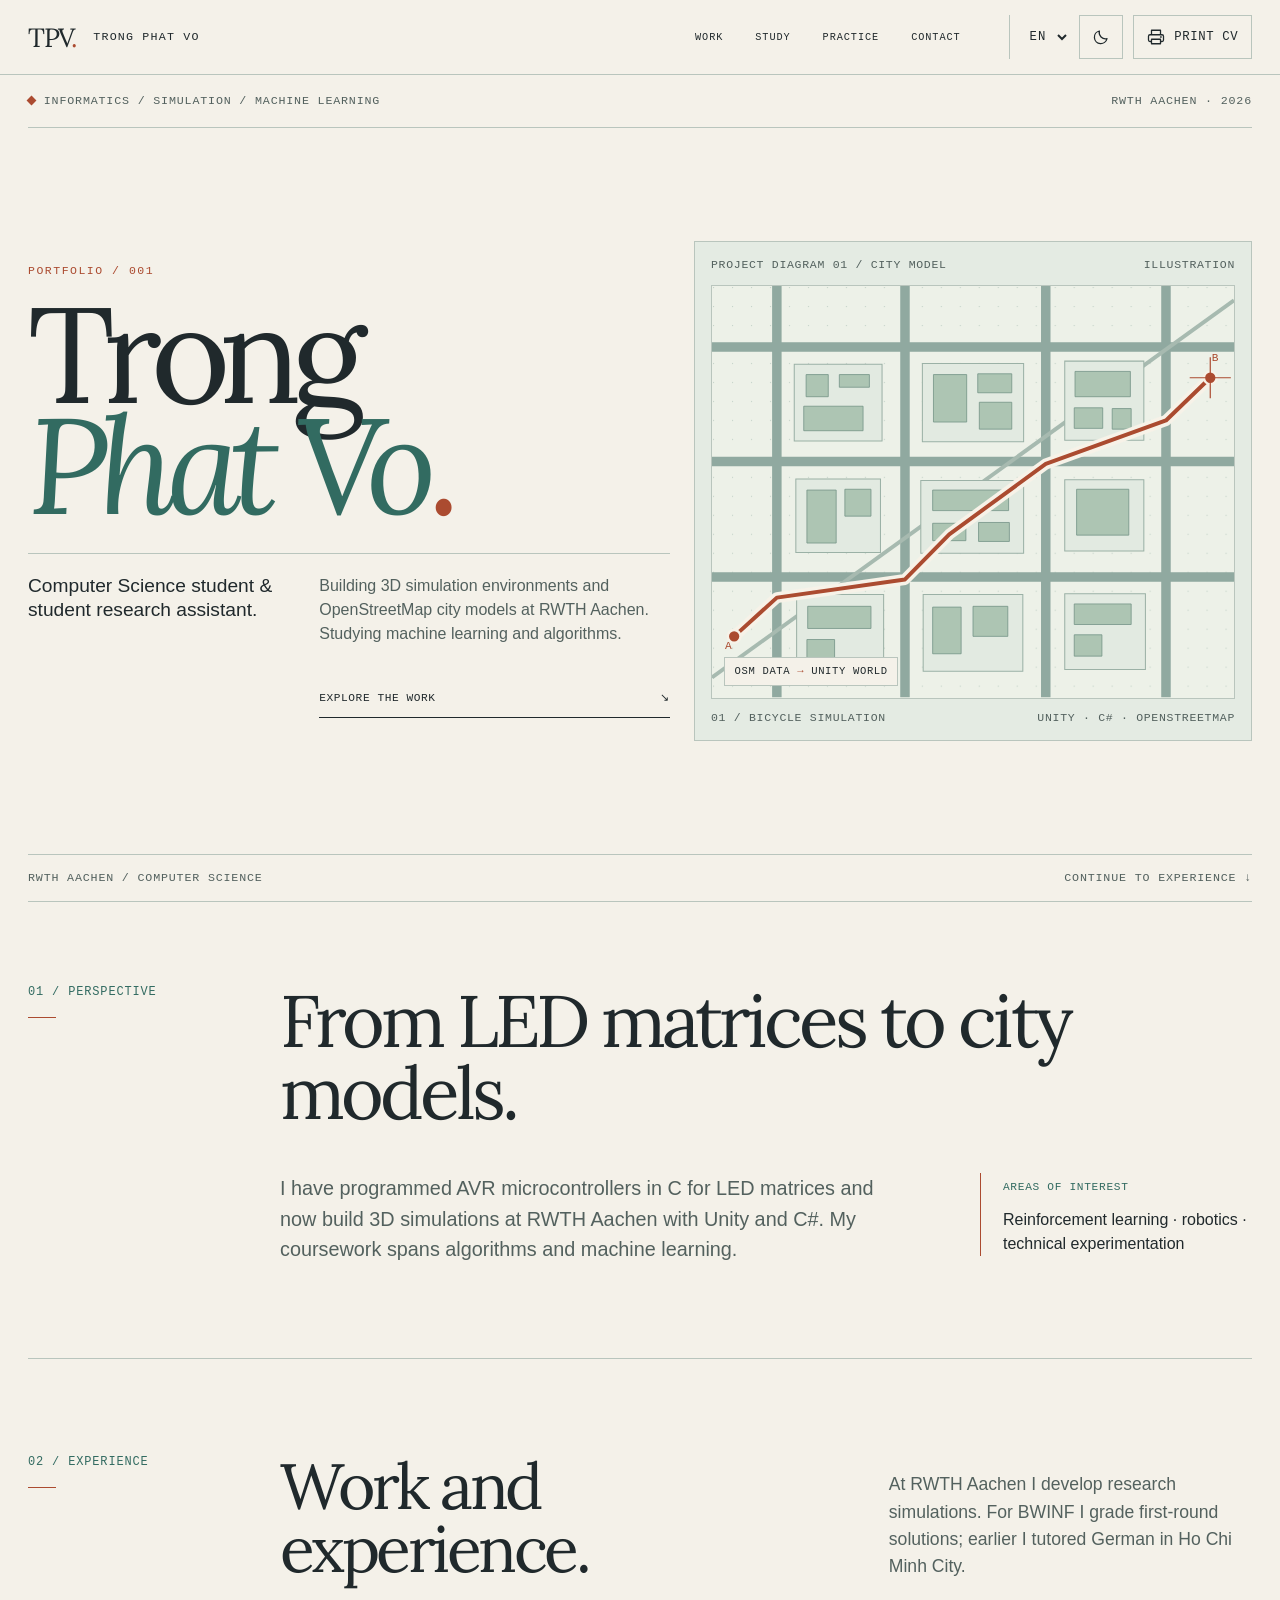
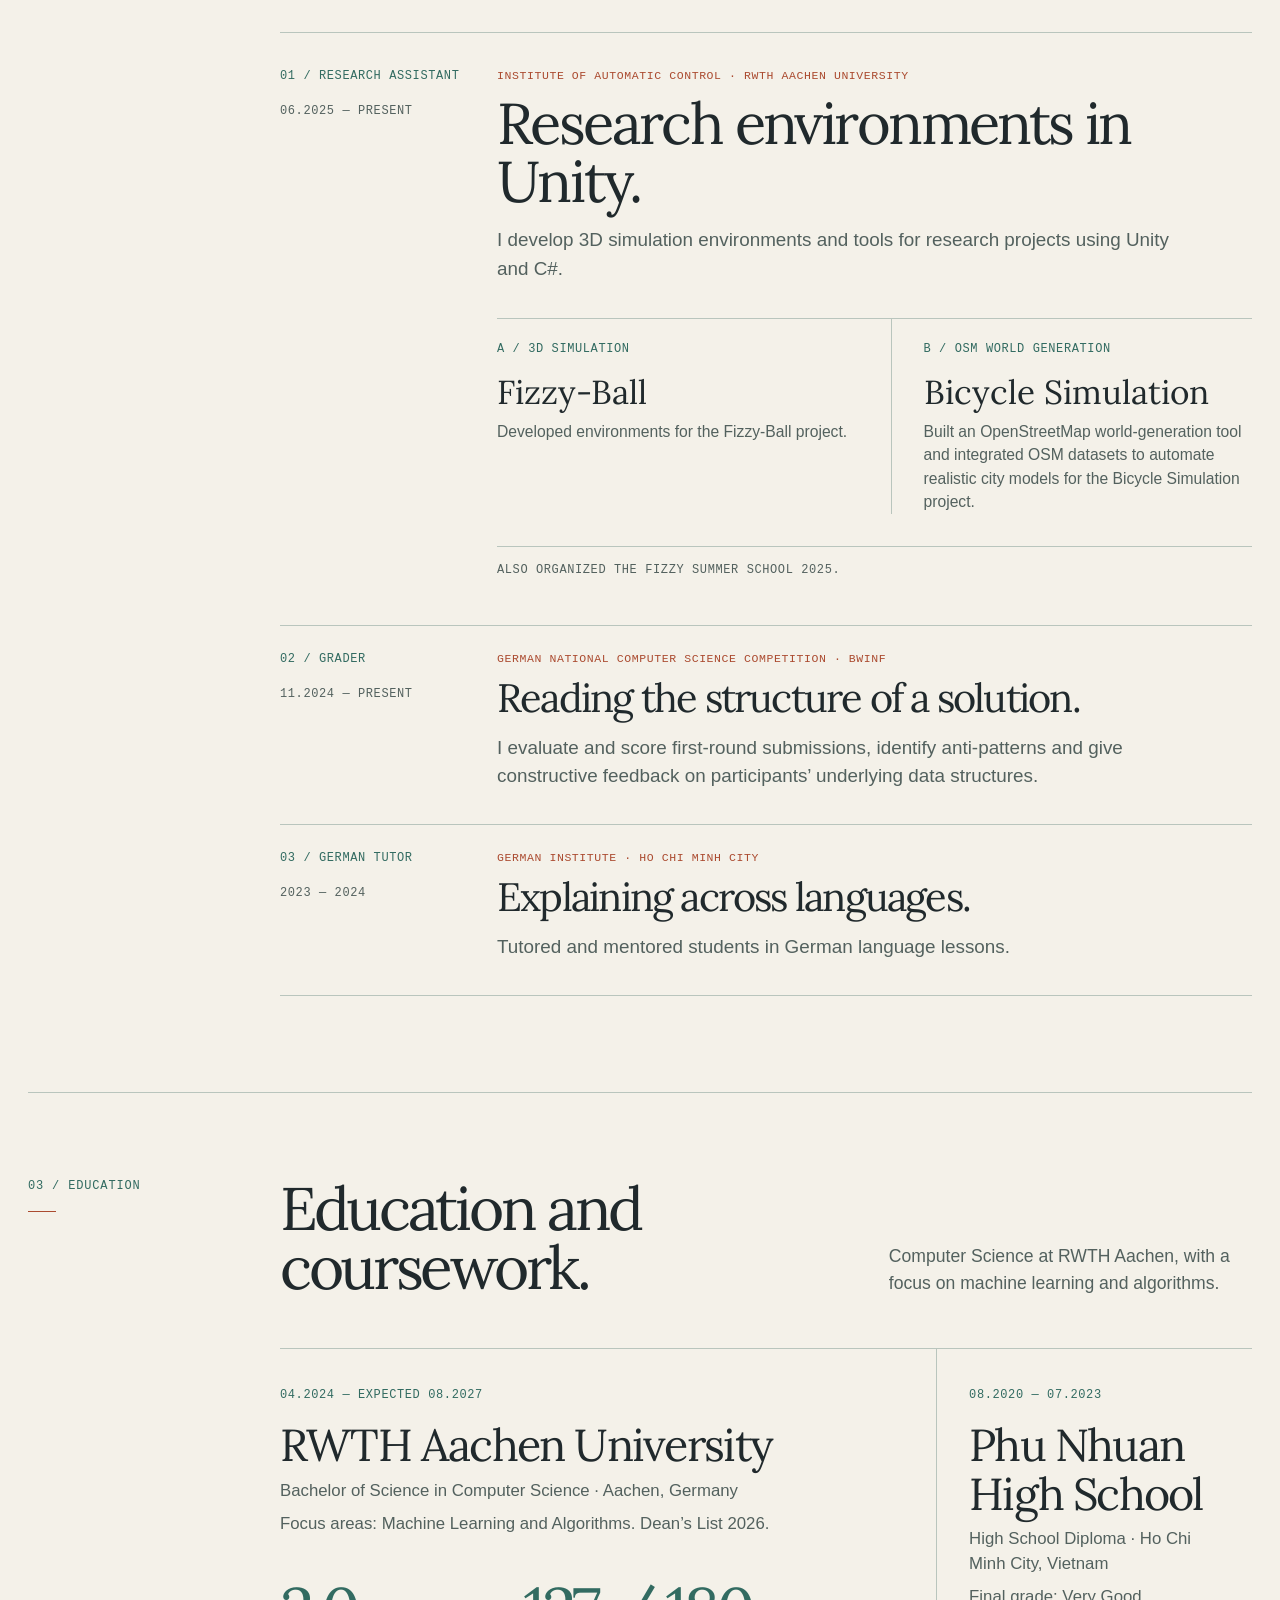
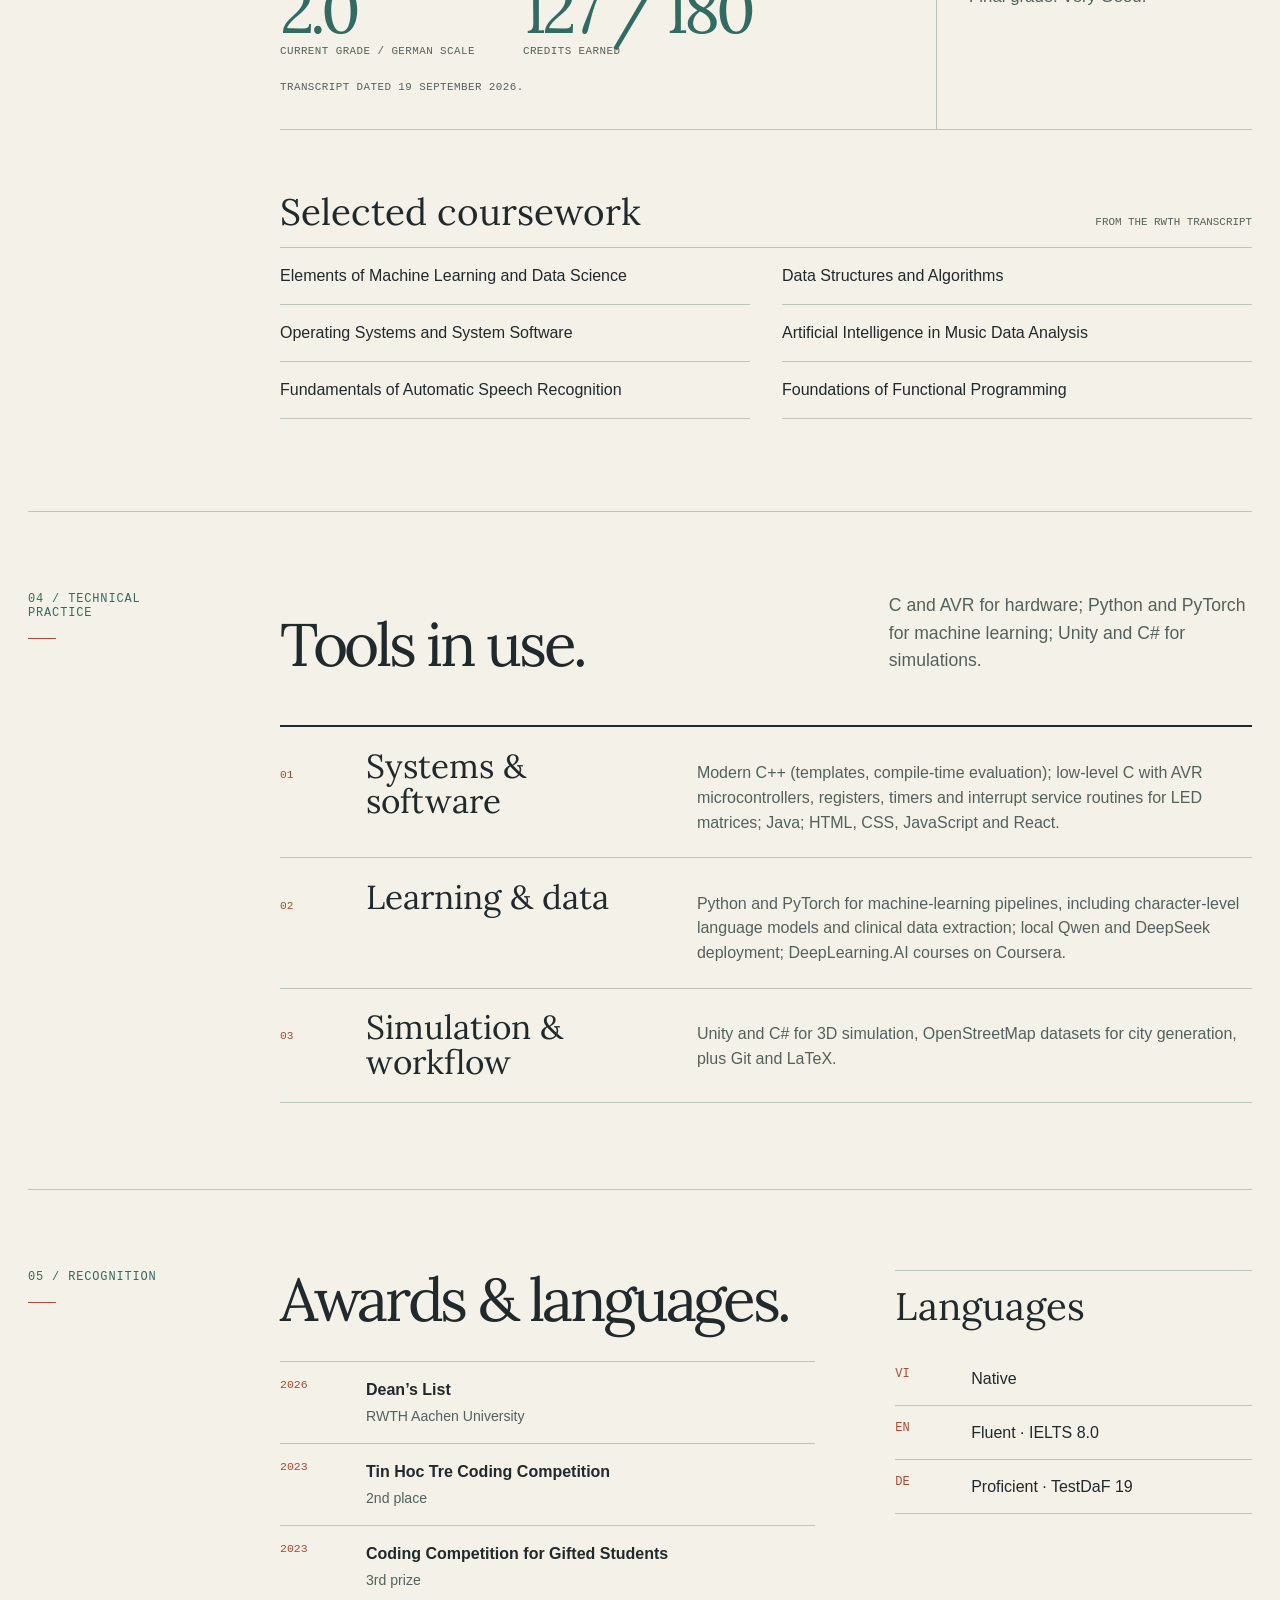
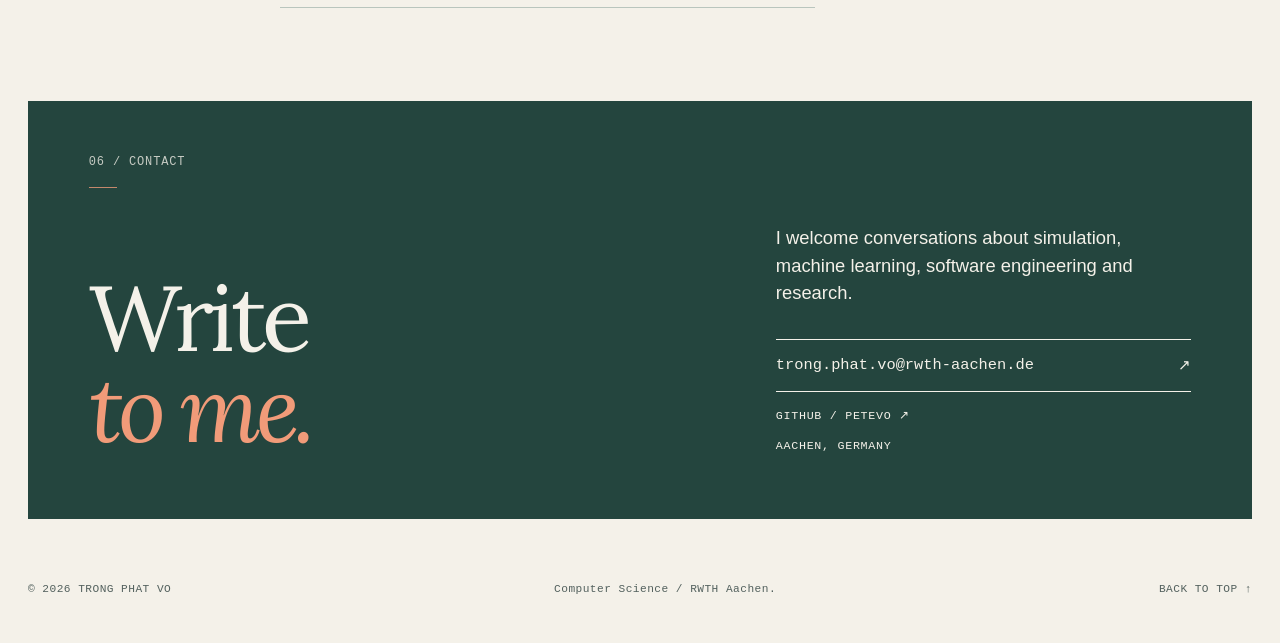
==== commit d573c968: "Made the site artistically more harmonical, fixed Vietnamese font error" ====
--- a/index.html
+++ b/index.html
@@ -30,7 +30,8 @@
 </head>
 <body>
   <a class="skip-link" href="#main">Skip to content</a>
-  <header class="header" id="top">
+  <div id="top" aria-hidden="true"></div>
+  <header class="header">
     <div class="header-inner">
       <a class="brand" href="#top" aria-label="Trong Phat Vo"><span class="brand-mark">TPV<span>.</span></span><span class="brand-name">TRONG PHAT VO</span></a>
       <nav class="desktop-nav" aria-label="Primary navigation">
@@ -38,8 +39,8 @@
       </nav>
       <div class="header-controls">
         <label class="language-select"><span class="sr-only">Language</span><select data-language aria-label="Language"><option value="en" selected>EN</option><option value="de" >DE</option><option value="vi" >VI</option></select></label>
-        <button class="icon-control theme-control" type="button" data-theme-toggle data-to-dark="Switch to dark mode" data-to-light="Switch to light mode" aria-label="Switch to dark mode"><span aria-hidden="true">◐</span></button>
-        <button class="print-control" type="button" data-print aria-label="Print CV">Print CV</button>
+        <button class="icon-control theme-control" type="button" data-theme-toggle data-to-dark="Switch to dark mode" data-to-light="Switch to light mode" aria-label="Switch to dark mode"><svg class="theme-moon" viewBox="0 0 24 24" aria-hidden="true" focusable="false"><path d="M20 14.2A8.5 8.5 0 0 1 9.8 4 8.5 8.5 0 1 0 20 14.2Z"/></svg><svg class="theme-sun" viewBox="0 0 24 24" aria-hidden="true" focusable="false"><circle cx="12" cy="12" r="4"/><path d="M12 2v2m0 16v2M2 12h2m16 0h2M4.9 4.9l1.4 1.4m11.4 11.4 1.4 1.4m0-14.2-1.4 1.4M6.3 17.7l-1.4 1.4"/></svg></button>
+        <button class="print-control" type="button" data-print aria-label="Print CV"><svg viewBox="0 0 24 24" aria-hidden="true" focusable="false"><path d="M6 9V3h12v6M6 18H4a2 2 0 0 1-2-2v-5a2 2 0 0 1 2-2h16a2 2 0 0 1 2 2v5a2 2 0 0 1-2 2h-2M6 15h12v6H6zM18 12h1"/></svg><span>Print CV</span></button>
         <button class="menu-control" type="button" data-menu-toggle aria-expanded="false" aria-controls="mobile-nav" aria-label="Open menu" data-open-label="Open menu" data-close-label="Close menu"><span></span><span></span></button>
       </div>
     </div>
@@ -60,7 +61,7 @@
           </div>
         </div>
         <div class="plate">
-          <div class="plate-head"><span>FIELD STUDY 01 / CITY MODEL</span><span>SCHEMATIC</span></div>
+          <div class="plate-head"><span>PROJECT DIAGRAM 01 / CITY MODEL</span><span>ILLUSTRATION</span></div>
           <div class="map" role="img" aria-label="A schematic city model with street geometry, building blocks and a traced route; an illustration of the Bicycle Simulation work, not a project screenshot">
             <svg viewBox="0 0 660 520" aria-hidden="true" focusable="false">
               <defs><pattern id="dots" width="24" height="24" patternUnits="userSpaceOnUse"><circle cx="2" cy="2" r=".8" fill="currentColor"/></pattern></defs>
@@ -78,20 +79,20 @@
           <div class="plate-foot"><span>01 / BICYCLE SIMULATION</span><span>UNITY · C# · OPENSTREETMAP</span></div>
         </div>
       </div>
-      <div class="hero-bottom"><span>RWTH AACHEN / COMPUTER SCIENCE</span><span>SCROLL TO TRACE THE WORK ↓</span></div>
+      <div class="hero-bottom"><span>RWTH AACHEN / COMPUTER SCIENCE</span><span>CONTINUE TO EXPERIENCE ↓</span></div>
     </section>
 
     <section class="orientation section-shell" id="about" aria-labelledby="about-title">
       <div class="section-index"><span>01 / PERSPECTIVE</span><i aria-hidden="true"></i></div>
-      <div class="orientation-copy"><h2 id="about-title">From hardware registers to constructed worlds.</h2><div class="orientation-details"><p>My work moves between the small mechanics of software and the environments in which systems have to act. At RWTH Aachen I build simulations; in coursework I study machine learning and algorithms; in C and C++ I work close to the machine.</p><div class="interest-note"><span>AREAS OF INTEREST</span><p>Reinforcement learning · robotics · technical experimentation</p></div></div></div>
+      <div class="orientation-copy"><h2 id="about-title">From LED matrices to city models.</h2><div class="orientation-details"><p>I have programmed AVR microcontrollers in C for LED matrices and now build 3D simulations at RWTH Aachen with Unity and C#. My coursework spans algorithms and machine learning.</p><div class="interest-note"><span>AREAS OF INTEREST</span><p>Reinforcement learning · robotics · technical experimentation</p></div></div></div>
     </section>
 
     <section class="work section-shell" id="work" aria-labelledby="work-title">
       <div class="section-index"><span>02 / EXPERIENCE</span><i aria-hidden="true"></i></div>
-      <div class="section-intro"><h2 id="work-title">Simulate. Evaluate. Explain.</h2><p>Simulation, evaluation and teaching—three ways of making ideas clearer through practice.</p></div>
+      <div class="section-intro"><h2 id="work-title">Work and experience.</h2><p>At RWTH Aachen I develop research simulations. For BWINF I grade first-round solutions; earlier I tutored German in Ho Chi Minh City.</p></div>
       <article class="project project-lead">
         <div class="project-rail"><span>01 / RESEARCH ASSISTANT</span><span>06.2025 — PRESENT</span></div>
-        <div class="project-content"><p class="project-org">Institute of Automatic Control · RWTH Aachen University</p><h3>Making a city runnable.</h3><p class="project-summary">I develop 3D simulation environments and tools for research projects using Unity and C#.</p><div class="project-split"><div><span class="sub-index">A / FIZZY-BALL</span><h4>3D simulation environments</h4><p>Developed environments for the Fizzy-Ball project.</p></div><div><span class="sub-index">B / BICYCLE SIMULATION</span><h4>OSM world generation</h4><p>Built an OpenStreetMap world-generation tool and integrated OSM datasets to automate realistic city models for the Bicycle Simulation project.</p></div></div><p class="project-footnote">Also organized the Fizzy Summer School 2025.</p></div>
+        <div class="project-content"><p class="project-org">Institute of Automatic Control · RWTH Aachen University</p><h3>Research environments in Unity.</h3><p class="project-summary">I develop 3D simulation environments and tools for research projects using Unity and C#.</p><div class="project-split"><div><span class="sub-index">A / 3D SIMULATION</span><h4>Fizzy-Ball</h4><p>Developed environments for the Fizzy-Ball project.</p></div><div><span class="sub-index">B / OSM WORLD GENERATION</span><h4>Bicycle Simulation</h4><p>Built an OpenStreetMap world-generation tool and integrated OSM datasets to automate realistic city models for the Bicycle Simulation project.</p></div></div><p class="project-footnote">Also organized the Fizzy Summer School 2025.</p></div>
       </article>
       <article class="project">
         <div class="project-rail"><span>02 / GRADER</span><span>11.2024 — PRESENT</span></div>
@@ -105,18 +106,18 @@
 
     <section class="study section-shell" id="study" aria-labelledby="study-title">
       <div class="section-index"><span>03 / EDUCATION</span><i aria-hidden="true"></i></div>
-      <div class="section-intro"><h2 id="study-title">A foundation under construction.</h2><p>Computer Science at RWTH Aachen, with a focus on machine learning and algorithms.</p></div>
+      <div class="section-intro"><h2 id="study-title">Education and coursework.</h2><p>Computer Science at RWTH Aachen, with a focus on machine learning and algorithms.</p></div>
       <div class="study-layout"><div class="study-primary"><span class="study-date">04.2024 — EXPECTED 08.2027</span><h3>RWTH Aachen University</h3><p>Bachelor of Science in Computer Science · Aachen, Germany</p><p>Focus areas: Machine Learning and Algorithms. Dean’s List 2026.</p><div class="study-metrics"><div><strong>2.0</strong><span>CURRENT GRADE / GERMAN SCALE</span></div><div><strong>127 / 180</strong><span>CREDITS EARNED</span></div></div><small>Transcript dated 19 September 2026.</small></div><div class="study-secondary"><span class="study-date">08.2020 — 07.2023</span><h3>Phu Nhuan High School</h3><p>High School Diploma · Ho Chi Minh City, Vietnam</p><p>Final grade: Very Good.</p></div></div>
       <div class="coursework"><div class="coursework-head"><h3>Selected coursework</h3><span>FROM THE RWTH TRANSCRIPT</span></div><ul><li>Elements of Machine Learning and Data Science</li><li>Data Structures and Algorithms</li><li>Operating Systems and System Software</li><li>Artificial Intelligence in Music Data Analysis</li><li>Fundamentals of Automatic Speech Recognition</li><li>Foundations of Functional Programming</li></ul></div>
     </section>
 
-    <section class="practice section-shell" id="practice" aria-labelledby="practice-title"><div class="section-index"><span>04 / TECHNICAL PRACTICE</span><i aria-hidden="true"></i></div><div class="section-intro"><h2 id="practice-title">A working toolkit.</h2><p>The languages and tools below come from the CV and practical work, grouped by the kinds of problems they help solve.</p></div><div class="practice-table"><div><span class="practice-num">01</span><h3>Systems &amp; software</h3><p>Modern C++ (templates, compile-time evaluation); low-level C with AVR microcontrollers, registers, timers and interrupt service routines for LED matrices; Java; HTML, CSS, JavaScript and React.</p></div><div><span class="practice-num">02</span><h3>Learning &amp; data</h3><p>Python and PyTorch for machine-learning pipelines, including character-level language models and clinical data extraction; local Qwen and DeepSeek deployment; DeepLearning.AI courses on Coursera.</p></div><div><span class="practice-num">03</span><h3>Simulation &amp; workflow</h3><p>Unity and C# for 3D simulation, OpenStreetMap datasets for city generation, plus Git and LaTeX.</p></div></div></section>
+    <section class="practice section-shell" id="practice" aria-labelledby="practice-title"><div class="section-index"><span>04 / TECHNICAL PRACTICE</span><i aria-hidden="true"></i></div><div class="section-intro"><h2 id="practice-title">Tools in use.</h2><p>C and AVR for hardware; Python and PyTorch for machine learning; Unity and C# for simulations.</p></div><div class="practice-table"><div><span class="practice-num">01</span><h3>Systems &amp; software</h3><p>Modern C++ (templates, compile-time evaluation); low-level C with AVR microcontrollers, registers, timers and interrupt service routines for LED matrices; Java; HTML, CSS, JavaScript and React.</p></div><div><span class="practice-num">02</span><h3>Learning &amp; data</h3><p>Python and PyTorch for machine-learning pipelines, including character-level language models and clinical data extraction; local Qwen and DeepSeek deployment; DeepLearning.AI courses on Coursera.</p></div><div><span class="practice-num">03</span><h3>Simulation &amp; workflow</h3><p>Unity and C# for 3D simulation, OpenStreetMap datasets for city generation, plus Git and LaTeX.</p></div></div></section>
 
     <section class="recognition section-shell" aria-labelledby="recognition-title"><div class="section-index"><span>05 / RECOGNITION</span><i aria-hidden="true"></i></div><div class="recognition-layout"><div><h2 id="recognition-title">Awards &amp; languages.</h2><ol class="award-list"><li><span>2026</span><div><strong>Dean’s List</strong><small>RWTH Aachen University</small></div></li><li><span>2023</span><div><strong>Tin Hoc Tre Coding Competition</strong><small>2nd place</small></div></li><li><span>2023</span><div><strong>Coding Competition for Gifted Students</strong><small>3rd prize</small></div></li></ol></div><div class="spoken"><h3>Languages</h3><dl><div><dt>VI</dt><dd>Native</dd></div><div><dt>EN</dt><dd>Fluent · IELTS 8.0</dd></div><div><dt>DE</dt><dd>Proficient · TestDaF 19</dd></div></dl></div></div></section>
 
-    <section class="contact section-shell" id="contact" aria-labelledby="contact-title"><div class="section-index"><span>06 / CONTACT</span><i aria-hidden="true"></i></div><div class="contact-layout"><h2 id="contact-title">Let’s compare<br><em>working notes.</em></h2><div><p>I welcome conversations about simulation, machine learning, software engineering and research.</p><a class="contact-email" href="mailto:trong.phat.vo@rwth-aachen.de">trong.phat.vo@rwth-aachen.de <span aria-hidden="true">↗</span></a><a class="contact-github" href="https://github.com/peteVo" target="_blank" rel="noopener noreferrer">GITHUB / PETEVO ↗</a><span class="contact-place">AACHEN, GERMANY</span></div></div></section>
+    <section class="contact section-shell" id="contact" aria-labelledby="contact-title"><div class="section-index"><span>06 / CONTACT</span><i aria-hidden="true"></i></div><div class="contact-layout"><h2 id="contact-title">Write<br><em>to me.</em></h2><div><p>I welcome conversations about simulation, machine learning, software engineering and research.</p><a class="contact-email" href="mailto:trong.phat.vo@rwth-aachen.de">trong.phat.vo@rwth-aachen.de <span aria-hidden="true">↗</span></a><a class="contact-github" href="https://github.com/peteVo" target="_blank" rel="noopener noreferrer">GITHUB / PETEVO ↗</a><span class="contact-place">AACHEN, GERMANY</span></div></div></section>
   </main>
 
-  <footer class="footer section-shell"><span>© <span data-year>2026</span> TRONG PHAT VO</span><span>A portfolio of work in progress.</span><a href="#top">BACK TO TOP ↑</a></footer>
+  <footer class="footer section-shell"><span>© <span data-year>2026</span> TRONG PHAT VO</span><span>Computer Science / RWTH Aachen.</span><a href="#top">BACK TO TOP ↑</a></footer>
 </body>
 </html>
--- a/styles.css
+++ b/styles.css
@@ -1,4 +1,6 @@
-:root{--paper:#f4f1e9;--ink:#20292c;--muted:#53615e;--rule:#b9c5bd;--green:#326b61;--oxide:#c75c3e;--field:#e4ebe3;--mono:Consolas,'Courier New',monospace;--sans:'Segoe UI',Arial,sans-serif;--display:Georgia,'Times New Roman',serif}
+@font-face{font-family:Lora;src:url('assets/fonts/Lora-VF.ttf') format('truetype');font-style:normal;font-weight:400 700;font-display:swap}
+@font-face{font-family:Lora;src:url('assets/fonts/Lora-Italic-VF.ttf') format('truetype');font-style:italic;font-weight:400 700;font-display:swap}
+:root{--paper:#f4f1e9;--ink:#20292c;--muted:#53615e;--rule:#b9c5bd;--green:#326b61;--oxide:#ab4b30;--field:#e4ebe3;--mono:Consolas,'Courier New',monospace;--sans:'Segoe UI',Arial,sans-serif;--display:Lora,Georgia,'Times New Roman',serif}
 *{box-sizing:border-box}html{scroll-behavior:smooth}body{margin:0;background:var(--paper);color:var(--ink);font-family:var(--sans)}a{color:inherit;text-decoration:none}button{font:inherit;color:inherit;cursor:pointer}.header{height:74px;border-bottom:1px solid var(--rule);display:flex;align-items:center;padding:0 max(28px,calc((100vw - 1320px)/2));gap:4rem}.brand{display:flex;gap:1.1rem;align-items:center;white-space:nowrap}.brand b{font:500 1.65rem var(--display);letter-spacing:-.05em}.brand b span{color:var(--oxide)}.brand small{font:500 .61rem var(--mono);letter-spacing:.12em}.header nav{display:flex;gap:2rem;margin-left:auto}.header nav a,.controls{font:500 .64rem var(--mono);letter-spacing:.09em;text-transform:uppercase}.header nav a:hover{color:var(--oxide)}.controls{display:flex;align-items:center;gap:1rem}.controls button{border:1px solid var(--rule);background:transparent;width:38px;height:38px}.controls .menu{display:none}.hero{width:min(1320px,calc(100% - 56px));margin:auto;min-height:calc(100svh - 74px);display:flex;flex-direction:column}.hero-top,.hero-bottom{display:flex;justify-content:space-between;gap:1rem;align-items:center;font:500 .62rem var(--mono);letter-spacing:.07em;color:var(--muted)}.hero-top{padding:1.2rem 0;border-bottom:1px solid var(--rule)}.diamond{display:inline-block;width:7px;height:7px;background:var(--oxide);transform:rotate(45deg);margin-right:.55rem}.hero-layout{display:grid;grid-template-columns:minmax(0,1.07fr) minmax(0,.93fr);gap:1.5rem;align-items:center;flex:1;padding:2.2rem 0}.identity{min-width:0;align-self:stretch;display:flex;flex-direction:column;justify-content:center}.serial{font:500 .63rem var(--mono);letter-spacing:.13em;color:var(--oxide);margin:0 0 1.3rem}.identity h1{font:400 clamp(5.5rem,10.6vw,10.2rem)/.82 var(--display);letter-spacing:-.075em;margin:0;white-space:nowrap}.identity h1 em{font-weight:400;font-style:italic;color:var(--green)}.identity h1 span{color:var(--oxide)}.identity-bottom{display:grid;grid-template-columns:.85fr 1.15fr;gap:2rem;align-items:start;border-top:1px solid var(--rule);margin-top:2rem;padding-top:1.3rem}.role{font:500 clamp(1rem,1.5vw,1.3rem)/1.25 var(--sans);margin:0}.intro{font-size:1rem;line-height:1.5;color:var(--muted);margin:0}.cta{grid-column:2;display:flex;justify-content:space-between;align-items:center;border-bottom:1px solid var(--ink);padding:.8rem 0;font:500 .7rem var(--mono);text-transform:uppercase;letter-spacing:.05em;transition:color .2s,border-color .2s}.cta:hover{color:var(--oxide);border-color:var(--oxide)}.plate{border:1px solid var(--rule);padding:1rem;background:var(--field);min-width:0}.plate-head,.plate-foot{display:flex;justify-content:space-between;gap:.8rem;font:500 .6rem var(--mono);letter-spacing:.06em;text-transform:uppercase;color:var(--muted)}.plate-head{padding-bottom:.9rem}.plate-foot{padding-top:.8rem}.map{position:relative;overflow:hidden;border:1px solid var(--rule);background:#edf1e8}.map svg{display:block;width:100%;height:auto;color:#bdcdc3}.roads path{fill:none;stroke:#90a9a0;stroke-width:12}.roads .diagonal{stroke-width:5;stroke:#a7bab0}.blocks path{fill:#e2eae1;stroke:#9bb1a6;stroke-width:1.3}.buildings path{fill:#adc5b3;stroke:#749487;stroke-width:1}.route-shadow{fill:none;stroke:#f7f2e8;stroke-width:14;stroke-linejoin:round;stroke-linecap:round}.route{fill:none;stroke:var(--oxide);stroke-width:5;stroke-linejoin:round;stroke-linecap:round;stroke-dasharray:1000;stroke-dashoffset:1000;animation:draw 1.5s .2s ease-out forwards}.origin,.destination{fill:var(--oxide);stroke:#f7f2e8;stroke-width:3}.cross{stroke:var(--oxide);stroke-width:1.5}.map-key{position:absolute;bottom:12px;left:12px;background:var(--paper);border:1px solid var(--rule);padding:.45rem .6rem;font:500 .58rem var(--mono);letter-spacing:.06em}.map-key span{color:var(--oxide)}.map-marker{position:absolute;left:2.5%;bottom:11%;font:500 .7rem var(--mono);color:var(--oxide)}.map-marker.end{left:auto;right:3%;top:16%;bottom:auto}.hero-bottom{padding:1rem 0;border-top:1px solid var(--rule)}@keyframes draw{to{stroke-dashoffset:0}}
 @media(max-width:900px){.header{gap:1rem}.header nav{display:none}.controls{margin-left:auto}.controls .menu{display:block}.controls .menu i{display:block;width:18px;height:1px;background:var(--ink);margin:5px auto}.hero-layout{grid-template-columns:1fr}.identity h1{font-size:clamp(5rem,15vw,9rem)}.plate{max-width:650px}}
 @media(max-width:600px){.header{height:62px;padding:0 16px}.brand small{display:none}.controls{gap:.55rem}.controls button{width:42px;height:42px}.hero{width:calc(100% - 32px);min-height:0}.hero-top{font-size:.52rem}.hero-top span:last-child{display:none}.hero-layout{padding:2.5rem 0;gap:2rem}.identity h1{font-size:clamp(4.65rem,17.5vw,6rem);line-height:.86}.identity-bottom{grid-template-columns:1fr;gap:1rem}.cta{grid-column:1}.role{font-size:1.16rem}.intro{max-width:340px}.plate{padding:.65rem}.plate-head,.plate-foot{font-size:.5rem}.hero-bottom{font-size:.52rem}.hero-bottom span:first-child{display:none}}
@@ -178,9 +180,104 @@
   .contact-email{font-size:.72rem}
   .plate-head span:last-child{display:none}
 }
+
+/* Critique and polish: clearer controls, denser editorial rhythm, and an index of actual work. */
+.desktop-nav a,.header-controls{font-size:.77rem;letter-spacing:.035em}
+.brand-name{font-size:.73rem}
+.language-select select,.print-control{font-size:.77rem}
+.header-controls button{transition:border-color .16s ease,color .16s ease,background-color .16s ease}
+.icon-control,.print-control{display:inline-flex;align-items:center;justify-content:center;gap:.6rem}
+.icon-control svg,.print-control svg{width:18px;height:18px;fill:none;stroke:currentColor;stroke-width:1.7;stroke-linecap:round;stroke-linejoin:round;flex:none}
+.theme-sun,html[data-theme="dark"] .theme-moon{display:none}
+html[data-theme="dark"] .theme-sun{display:block}
+.hero-top,.hero-bottom{font-size:.73rem}
+.serial,.plate-head,.plate-foot{font-size:.72rem}
+.map-key{font-size:.66rem}
+.route{animation:draw 1s .1s cubic-bezier(.23,.64,.29,1) forwards}
+.route-shadow{stroke-dasharray:1000;stroke-dashoffset:1000;animation:draw 1s .1s cubic-bezier(.23,.64,.29,1) forwards}
+html[data-theme="dark"] .roads path{stroke:#668f82}
+html[data-theme="dark"] .roads .diagonal{stroke:#7ca494}
+html[data-theme="dark"] .blocks path{fill:#305451;stroke:#7ba293}
+html[data-theme="dark"] .buildings path{fill:#638c7c;stroke:#a6c8b2}
+.section-index,.project-rail,.study-date,.sub-index,.project-footnote{font-size:.75rem}
+.orientation{padding-top:5.2rem;padding-bottom:5.8rem}
+.work{padding-top:6rem;padding-bottom:6rem}
+.study{padding-top:5.4rem;padding-bottom:5.8rem}
+.practice{padding-top:5rem;padding-bottom:5.4rem}
+.recognition{padding-top:5rem;padding-bottom:5.8rem}
+.orientation-copy h2{font-size:clamp(3.3rem,5.7vw,6rem);max-width:900px}
+.orientation-details{margin-top:2.8rem}
+.section-intro{margin-bottom:3.2rem}
+.work .section-intro h2{font-size:clamp(3.3rem,5vw,5.4rem)}
+.study .section-intro h2,.practice .section-intro h2{font-size:clamp(3.2rem,4.7vw,5rem)}
+.recognition h2{font-size:clamp(3.2rem,4.7vw,5rem)}
+.project-lead{padding-top:2.3rem}
+.project:not(.project-lead){padding:1.65rem 0 2.1rem}
+.project:not(.project-lead) .project-content h3{font-size:clamp(2.25rem,3.1vw,3.5rem)}
+.project-split{margin-top:2.2rem}
+.project-split h4{font-size:clamp(2rem,2.6vw,2.65rem)}
+.practice-table{display:block}
+.practice-table>div,.practice-table>div+div{display:grid;grid-template-columns:54px minmax(180px,.7fr) minmax(0,1.3fr);align-items:baseline;gap:1rem 2rem;padding:1.35rem 0;border-left:0;border-bottom:1px solid var(--rule)}
+.practice-table h3{font-size:clamp(1.8rem,2.6vw,2.75rem);margin:0}
+.practice-table p{max-width:690px;line-height:1.55}
+.contact{padding:3.4rem 3.8rem 4.1rem}
+.contact-layout{margin-top:2.25rem}
+.contact h2{font-size:clamp(4rem,7.2vw,7.5rem)}
+
+@media(max-width:1000px){
+  .orientation,.work,.study,.practice,.recognition{padding-top:4.4rem;padding-bottom:4.7rem}
+  .practice-table>div,.practice-table>div+div{grid-template-columns:40px minmax(175px,.75fr) minmax(0,1.25fr)}
+}
+@media(min-width:701px) and (max-width:900px){
+  .hero-layout{display:grid;grid-template-columns:minmax(0,1fr);align-items:start;gap:0;padding:2.1rem 0}
+  .identity,.identity-bottom{display:contents}
+  .serial{grid-row:1;margin-bottom:1rem}
+  .identity h1{grid-row:2}
+  .hero .role{grid-row:3;border-top:1px solid var(--rule);padding-top:1rem;margin-top:1.3rem}
+  .plate{grid-row:4;margin-top:1.5rem;max-width:650px}
+  .hero .intro{grid-row:5;margin-top:1.5rem;max-width:620px}
+  .cta{grid-row:6;grid-column:1;margin-top:.8rem;max-width:650px}
+}
+@media(max-width:700px){
+  .header-inner{gap:.65rem}
+  .language-select select{font-size:.73rem}
+  .print-control{font-size:inherit;width:44px;padding:0}
+  .print-control span{display:none}
+  .print-control::before{content:none}
+  .mobile-nav a{font-size:.78rem}
+  .hero-layout{display:grid;grid-template-columns:minmax(0,1fr);align-items:start;gap:0;padding:2.05rem 0 2rem}
+  .identity,.identity-bottom{display:contents}
+  .serial{grid-row:1;margin-bottom:1rem}
+  .identity h1{grid-row:2}
+  .hero .role{grid-row:3;border-top:1px solid var(--rule);padding-top:1rem;margin-top:1.4rem;max-width:340px;font-size:1.14rem}
+  .plate{grid-row:4;margin-top:1.45rem}
+  .hero .intro{grid-row:5;margin-top:1.5rem;max-width:480px;font-size:1rem;line-height:1.55}
+  .cta{grid-row:6;grid-column:1;margin-top:.85rem}
+  .hero-top,.hero-bottom,.serial,.plate-head,.plate-foot{font-size:.69rem}
+  .map-key{font-size:.63rem;left:auto;right:10px}
+  .orientation,.work,.study,.practice,.recognition{padding-top:3.8rem;padding-bottom:4.1rem}
+  .orientation-copy h2,.section-intro h2,.work .section-intro h2,.study .section-intro h2,.practice .section-intro h2,.recognition h2{font-size:clamp(2.8rem,9.8vw,4.5rem)}
+  .orientation-details{margin-top:2rem}
+  .section-intro{margin-bottom:2.25rem}
+  .section-intro p{font-size:1.03rem}
+  .project-content h3{font-size:clamp(2.7rem,9vw,4.2rem)}
+  .project:not(.project-lead) .project-content h3{font-size:clamp(2.35rem,7vw,3.2rem)}
+  .project-split{margin-top:1.7rem}
+  .practice-table>div,.practice-table>div+div{grid-template-columns:34px minmax(0,1fr);gap:.55rem 1rem;padding:1.35rem 0}
+  .practice-table h3{font-size:clamp(2rem,6.5vw,2.6rem)}
+  .practice-table p{grid-column:2;font-size:1rem}
+  .contact{padding:2.4rem 1.25rem 3rem}
+  .contact h2{font-size:clamp(3.7rem,13vw,5.2rem)}
+}
+@media(max-width:360px){
+  .identity h1{font-size:4.45rem}
+  .header-controls{gap:.25rem}
+  .hero .role{font-size:1.06rem}
+  .plate-head{font-size:.64rem}
+}
 @media(prefers-reduced-motion:reduce){
   *,*::before,*::after{scroll-behavior:auto!important;animation-duration:.01ms!important;transition-duration:.01ms!important}
-  .route{stroke-dashoffset:0}
+  .route,.route-shadow{animation:none;stroke-dashoffset:0}
 }
 @media print{
   @page{size:A4;margin:15mm}
@@ -189,27 +286,29 @@
   .skip-link,.header,.hero-top,.plate,.hero-bottom,.cta,.contact-github,.footer{display:none!important}
   .section-shell,.hero{width:100%;min-height:0}
   .hero-layout{display:block;padding:0}
-  .identity h1{font-size:36pt;line-height:.95}
-  .identity-bottom{margin-top:.6rem;padding-top:.5rem;display:block}
+  .serial{margin:0 0 .35rem}
+  .identity h1{font-size:30pt;line-height:.95}
+  .identity h1 br{display:none}
+  .identity-bottom{margin-top:.35rem;padding-top:.35rem;display:block}
   .identity-bottom p{font-size:9.5pt;margin:.2rem 0}
-  .orientation,.work,.study,.practice,.recognition{display:block;padding:.65rem 0;break-inside:auto}
+  .orientation,.work,.study,.practice,.recognition{display:block;padding:.42rem 0;break-inside:auto}
   .study{break-before:page}
   .section-index{margin-bottom:.35rem;font-size:8pt}
   .section-index i{display:none}
-  .orientation-copy h2,.section-intro h2,.recognition h2{font-size:20pt}
-  .orientation-details,.section-intro{display:block;margin:.5rem 0 0}
+  .orientation-copy h2,.section-intro h2,.recognition h2,.work .section-intro h2,.study .section-intro h2,.practice .section-intro h2{font-size:18pt}
+  .orientation-details,.section-intro{display:block;margin:.35rem 0 0}
   .orientation-details>p,.section-intro p,.project-summary,.study-layout p,.practice-table p,.contact-layout p{font-size:9.5pt;line-height:1.35}
   .interest-note{margin-top:.55rem;padding-left:.7rem}
   .interest-note p{margin:.2rem 0 0;font-size:9pt}
-  .project{display:grid;grid-template-columns:120px minmax(0,1fr);gap:1rem;padding:.65rem 0;break-inside:avoid}
+  .project,.project:not(.project-lead){display:grid;grid-template-columns:120px minmax(0,1fr);gap:1rem;padding:.45rem 0;break-inside:avoid}
   .project-rail{gap:.25rem;font-size:7pt}
-  .project-content h3{font-size:18pt;margin:.2rem 0 .3rem}
+  .project-content h3,.project:not(.project-lead) .project-content h3{font-size:16pt;margin:.15rem 0 .25rem}
   .project-org,.sub-index,.project-footnote{font-size:7pt}
-  .project-split{display:grid;grid-template-columns:1fr 1fr;gap:.8rem;margin-top:.6rem}
+  .project-split{display:grid;grid-template-columns:1fr 1fr;gap:.8rem;margin-top:.4rem}
   .project-split h4{font-size:14pt;margin:.2rem 0}
   .project-split p{font-size:8.5pt}
   .project-split>div+div{padding-left:.8rem}
-  .project-footnote{margin:.5rem 0 0;padding-top:.4rem}
+  .project-footnote{margin:.3rem 0 0;padding-top:.25rem}
   .study-layout{display:grid;grid-template-columns:1.25fr .75fr;gap:1rem}
   .study-primary,.study-secondary{padding:.5rem 0}
   .study-secondary{padding-left:1rem}
@@ -222,8 +321,8 @@
   .coursework ul{display:grid;grid-template-columns:1fr 1fr;gap:0 1rem}
   .coursework li{padding:.4rem 0;font-size:8.5pt}
   .practice-table{display:grid;grid-template-columns:repeat(3,minmax(0,1fr))}
-  .practice-table>div{padding:.5rem .6rem .6rem 0}
-  .practice-table>div+div{padding-left:.6rem}
+  .practice-table>div,.practice-table>div+div{display:block;padding:.5rem .6rem .6rem 0}
+  .practice-table>div+div{border-left:1px solid var(--rule);padding-left:.6rem}
   .practice-table h3{font-size:15pt;margin:.4rem 0}
   .practice-table p{font-size:8pt}
   .recognition-layout{display:grid;grid-template-columns:1.2fr .8fr;gap:1rem}
